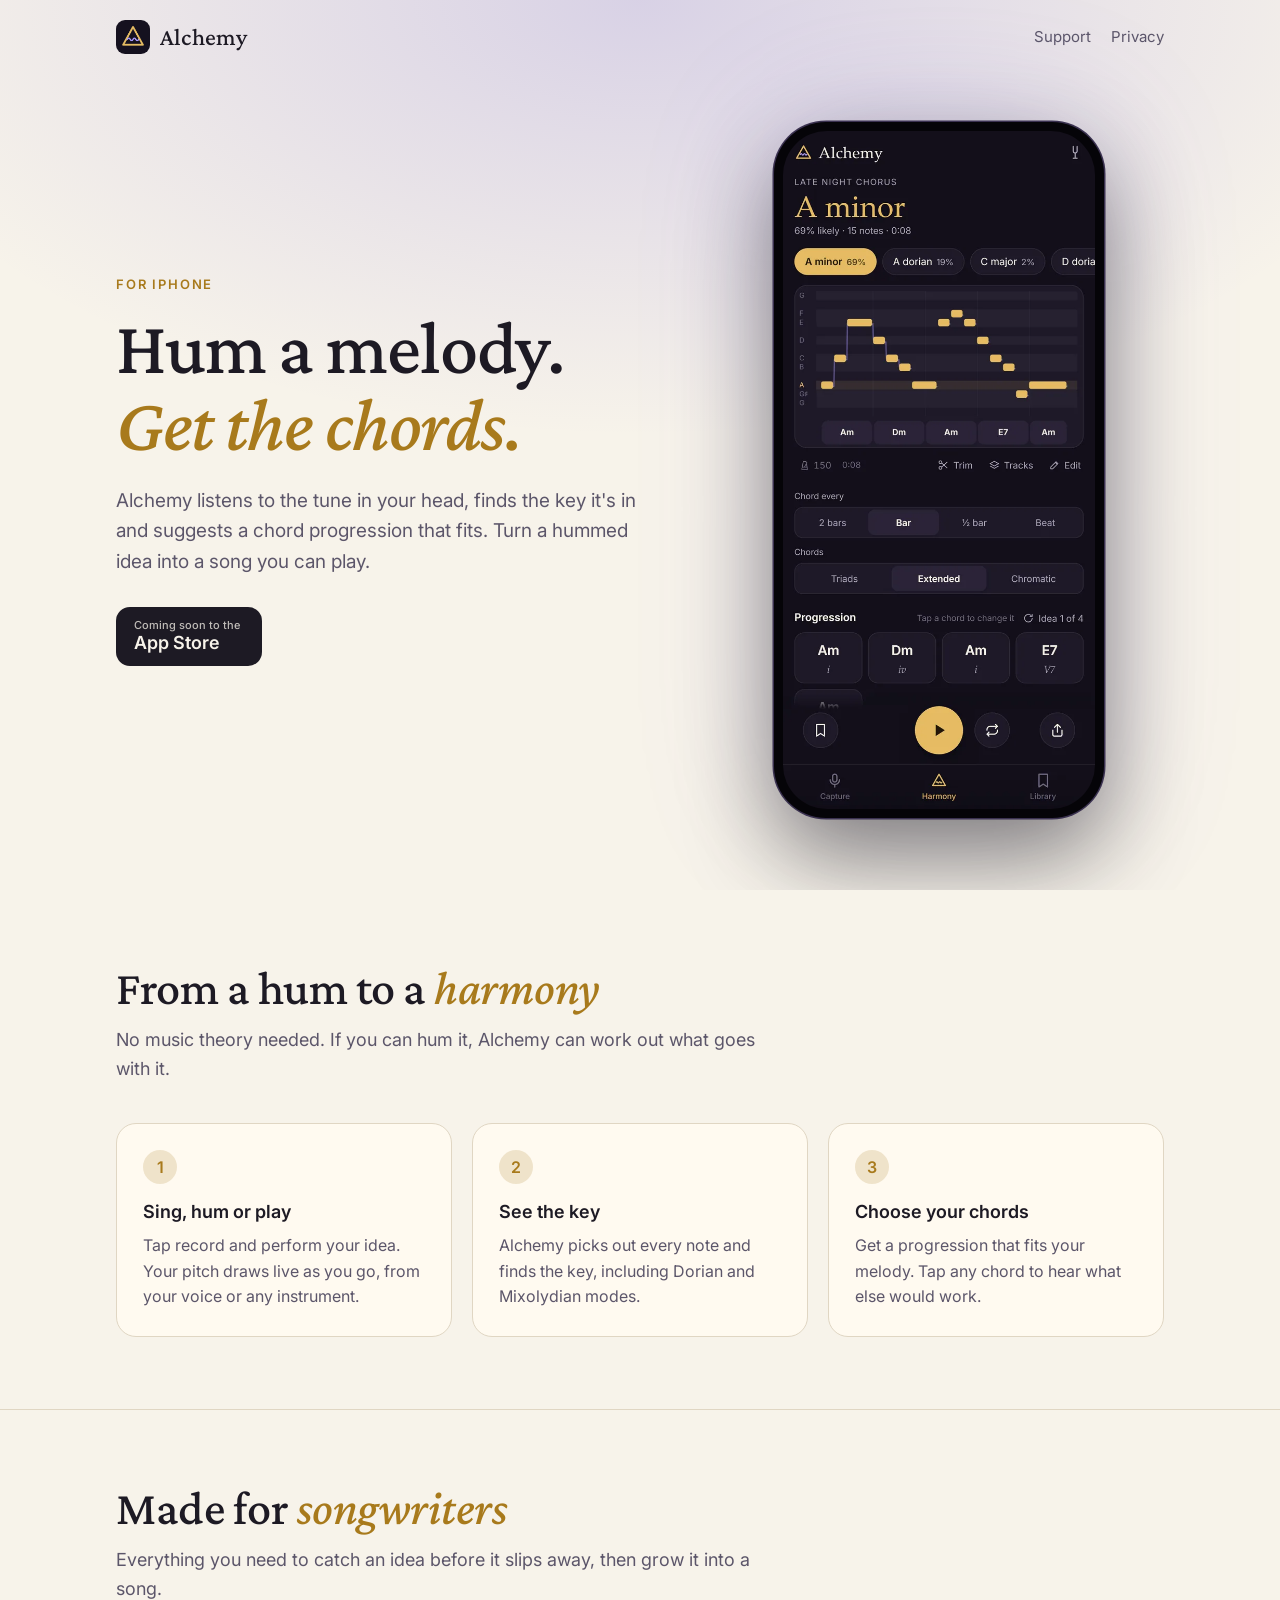
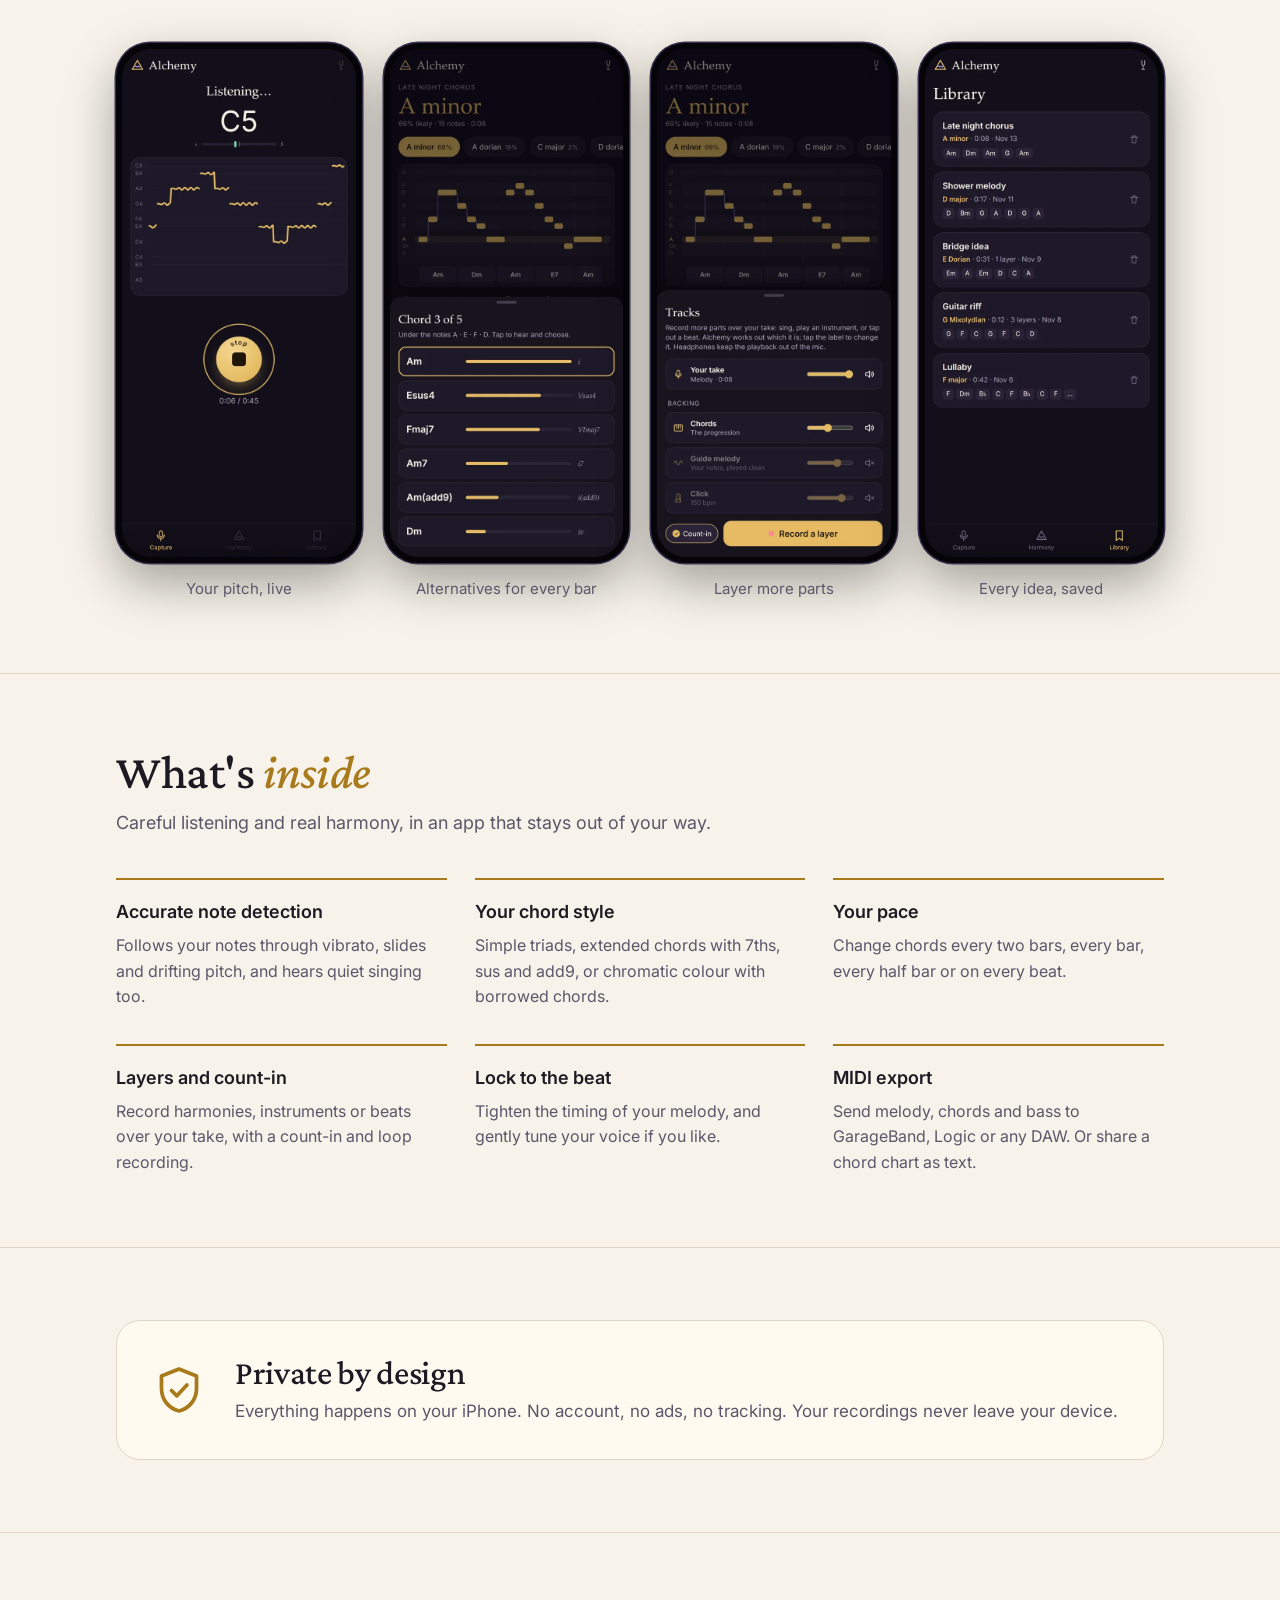
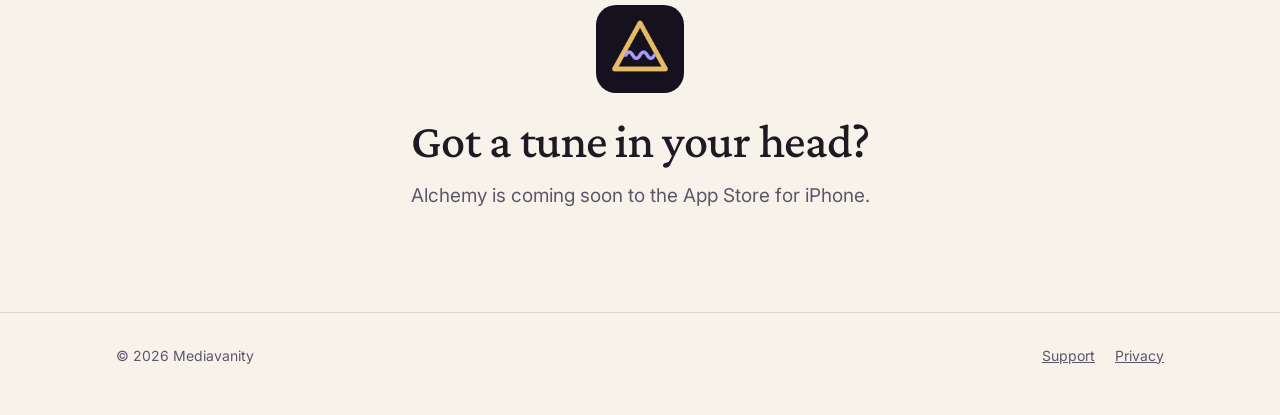
==== index.html @ 4d871781 "Alchemy website: product page, support and privacy Co-Authored-By: Claude Opus 5.5 <noreply@anthropi" ====
<!doctype html>
<html lang="en">
<head>
  <meta charset="utf-8">
  <meta name="viewport" content="width=device-width, initial-scale=1, viewport-fit=cover">
  <title>Alchemy: Melody to Chords for iPhone</title>
  <meta name="description" content="Sing, hum or play a melody and Alchemy finds its key and a chord progression that fits. For iPhone. No account, no ads, nothing leaves your phone.">
  <meta name="theme-color" content="#120f1a">
  <meta property="og:title" content="Alchemy: Melody to Chords">
  <meta property="og:description" content="Hum a melody. Get the chords. Alchemy finds the key and a progression that fits.">
  <meta property="og:image" content="assets/harmony.webp">
  <link rel="icon" href="assets/icon.svg" type="image/svg+xml">
  <link rel="apple-touch-icon" href="assets/apple-touch-icon.png">
  <link rel="stylesheet" href="assets/site.css">
</head>
<body>
  <header class="hero">
    <div class="wrap">
      <div class="top">
        <a class="brand" href="./"><img src="assets/icon.png" alt="">Alchemy</a>
        <nav><a href="support.html">Support</a><a href="privacy.html">Privacy</a></nav>
      </div>
      <div class="hero-grid">
        <div>
          <p class="eyebrow">For iPhone</p>
          <h1>Hum a melody. <em>Get the chords.</em></h1>
          <p class="lead">Alchemy listens to the tune in your head, finds the key it's in and suggests a chord progression that fits. Turn a hummed idea into a song you can play.</p>
          <!-- When the app is live, replace this with Apple's official
               "Download on the App Store" badge linking to the app. -->
          <span class="store soon"><span><small>Coming soon to the</small>App Store</span></span>
        </div>
        <div class="phone"><img src="assets/harmony.webp" alt="Alchemy showing a melody in A minor with the chords Am, Dm, Am, E7 and Am underneath it"></div>
      </div>
    </div>
  </header>

  <main>
    <section>
      <div class="wrap">
        <h2>From a hum to a <em>harmony</em></h2>
        <p class="section-lead">No music theory needed. If you can hum it, Alchemy can work out what goes with it.</p>
        <ol class="steps">
          <li><h3>Sing, hum or play</h3><p>Tap record and perform your idea. Your pitch draws live as you go, from your voice or any instrument.</p></li>
          <li><h3>See the key</h3><p>Alchemy picks out every note and finds the key, including Dorian and Mixolydian modes.</p></li>
          <li><h3>Choose your chords</h3><p>Get a progression that fits your melody. Tap any chord to hear what else would work.</p></li>
        </ol>
      </div>
    </section>

    <section>
      <div class="wrap">
        <h2>Made for <em>songwriters</em></h2>
        <p class="section-lead">Everything you need to catch an idea before it slips away, then grow it into a song.</p>
        <div class="gallery">
          <figure><div class="phone"><img src="assets/capture.webp" alt="Recording screen with a live pitch line" loading="lazy"></div><figcaption>Your pitch, live</figcaption></figure>
          <figure><div class="phone"><img src="assets/alternatives.webp" alt="A list of alternative chords ranked by fit" loading="lazy"></div><figcaption>Alternatives for every bar</figcaption></figure>
          <figure><div class="phone"><img src="assets/tracks.webp" alt="Tracks mixer with take, chords, guide melody and click" loading="lazy"></div><figcaption>Layer more parts</figcaption></figure>
          <figure><div class="phone"><img src="assets/library.webp" alt="Library of saved takes with their keys and chords" loading="lazy"></div><figcaption>Every idea, saved</figcaption></figure>
        </div>
      </div>
    </section>

    <section>
      <div class="wrap">
        <h2>What's <em>inside</em></h2>
        <p class="section-lead">Careful listening and real harmony, in an app that stays out of your way.</p>
        <div class="features">
          <div><h3>Accurate note detection</h3><p>Follows your notes through vibrato, slides and drifting pitch, and hears quiet singing too.</p></div>
          <div><h3>Your chord style</h3><p>Simple triads, extended chords with 7ths, sus and add9, or chromatic colour with borrowed chords.</p></div>
          <div><h3>Your pace</h3><p>Change chords every two bars, every bar, every half bar or on every beat.</p></div>
          <div><h3>Layers and count-in</h3><p>Record harmonies, instruments or beats over your take, with a count-in and loop recording.</p></div>
          <div><h3>Lock to the beat</h3><p>Tighten the timing of your melody, and gently tune your voice if you like.</p></div>
          <div><h3>MIDI export</h3><p>Send melody, chords and bass to GarageBand, Logic or any DAW. Or share a chord chart as text.</p></div>
        </div>
      </div>
    </section>

    <section>
      <div class="wrap">
        <div class="privacy">
          <svg viewBox="0 0 24 24" aria-hidden="true"><path d="M12 3 4.5 6v5.5c0 4.6 3.1 8.4 7.5 9.5 4.4-1.1 7.5-4.9 7.5-9.5V6z" fill="none" stroke="currentColor" stroke-width="1.6" stroke-linejoin="round"/><path d="m8.8 12.2 2.3 2.3 4.3-4.6" fill="none" stroke="currentColor" stroke-width="1.6" stroke-linecap="round" stroke-linejoin="round"/></svg>
          <div>
            <h2>Private by design</h2>
            <p>Everything happens on your iPhone. No account, no ads, no tracking. Your recordings never leave your device.</p>
          </div>
        </div>
      </div>
    </section>

    <section class="cta">
      <div class="wrap">
        <img src="assets/icon.png" alt="">
        <h2>Got a tune in your head?</h2>
        <p class="lead">Alchemy is coming soon to the App Store for iPhone.</p>
      </div>
    </section>
  </main>

  <footer>
    <div class="wrap">
      <span>© 2026 Mediavanity</span>
      <nav><a href="support.html">Support</a><a href="privacy.html">Privacy</a></nav>
    </div>
  </footer>
</body>
</html>
---- assets/site.css ----
@import url('https://fonts.googleapis.com/css2?family=Crimson+Pro:ital,wght@0,500;1,500&family=Inter:wght@400;500;600&display=swap');

:root {
  --bg: #120f1a;
  --bg-2: #18132a;
  --surface: #1d1830;
  --line: #2c2640;
  --text: #f3eee4;
  --muted: #b2abc2;
  --gold: #e5bc63;
  --violet: #a99bff;
  --serif: 'Crimson Pro', 'Iowan Old Style', Palatino, Georgia, serif;
  --sans: Inter, -apple-system, BlinkMacSystemFont, 'Segoe UI', system-ui, sans-serif;
}
:root[data-theme="light"] { --bg: #f7f3ea; --bg-2: #efe8da; --surface: #fffaf0; --line: #e0d6c3; --text: #1d1a24; --muted: #5c566a; --gold: #a87a1c; --violet: #6b5bd6; }
@media (prefers-color-scheme: light) {
  :root:not([data-theme="dark"]) { --bg: #f7f3ea; --bg-2: #efe8da; --surface: #fffaf0; --line: #e0d6c3; --text: #1d1a24; --muted: #5c566a; --gold: #a87a1c; --violet: #6b5bd6; }
}

* { box-sizing: border-box; }
html { -webkit-text-size-adjust: 100%; }
body { margin: 0; background: var(--bg); color: var(--text); font: 400 17px/1.6 var(--sans); }
a { color: inherit; }
img { max-width: 100%; display: block; }
.wrap { max-width: 1080px; margin: 0 auto; padding: 0 16px; }

/* Header */
.top { display: flex; align-items: center; justify-content: space-between; padding: 20px 0; }
.brand { display: flex; align-items: center; gap: 10px; text-decoration: none; font: 500 24px/1 var(--serif); letter-spacing: 0.01em; }
.brand img { width: 34px; height: 34px; border-radius: 9px; }
.top nav { display: flex; gap: 20px; font-size: 15px; color: var(--muted); }
.top nav a { text-decoration: none; }
.top nav a:hover { color: var(--text); }

/* Hero */
.hero { position: relative; overflow: hidden; background: radial-gradient(90% 70% at 50% 0%, color-mix(in srgb, var(--violet) 22%, transparent) 0%, transparent 70%); }
.hero-grid { display: grid; grid-template-columns: 1.1fr 0.9fr; gap: 48px; align-items: center; padding: 48px 0 72px; }
.eyebrow { margin: 0 0 14px; font-size: 13px; font-weight: 600; letter-spacing: 0.14em; text-transform: uppercase; color: var(--gold); }
h1 { margin: 0; font: 500 clamp(44px, 7vw, 76px)/1.02 var(--serif); letter-spacing: -0.015em; text-wrap: balance; }
h1 em, h2 em { color: var(--gold); }
.lead { margin: 22px 0 30px; max-width: 30em; font-size: 19px; color: var(--muted); text-wrap: pretty; }
.store { display: inline-flex; align-items: center; gap: 12px; padding: 12px 22px 12px 18px; border-radius: 14px; background: var(--text); color: var(--bg); text-decoration: none; font-weight: 600; }
.store svg { width: 26px; height: 26px; }
.store small { display: block; font-size: 11px; font-weight: 500; opacity: 0.75; line-height: 1.2; }
.store span { line-height: 1.2; font-size: 18px; }
.store.soon { cursor: default; }
.note { margin: 14px 0 0; font-size: 14px; color: var(--muted); }

/* Phones */
.phone { width: 100%; max-width: 330px; margin: 0 auto; padding: 9px; border-radius: 52px; background: #050408;
  box-shadow: 0 0 0 1.5px #3a3150, 0 40px 90px rgba(0, 0, 0, 0.45), 0 0 140px color-mix(in srgb, var(--violet) 18%, transparent); }
.phone img { width: 100%; aspect-ratio: 440 / 956; border-radius: 44px; }

/* Sections */
section { padding: 72px 0; }
section + section { border-top: 1px solid var(--line); }
h2 { margin: 0 0 12px; font: 500 clamp(34px, 5vw, 48px)/1.08 var(--serif); letter-spacing: -0.01em; text-wrap: balance; }
.section-lead { margin: 0 0 40px; max-width: 36em; color: var(--muted); font-size: 18px; }

.steps { display: grid; grid-template-columns: repeat(3, 1fr); gap: 20px; margin: 0; padding: 0; list-style: none; counter-reset: step; }
.steps li { padding: 26px; border-radius: 20px; background: var(--surface); border: 1px solid var(--line); counter-increment: step; }
.steps li::before { content: counter(step); display: grid; place-items: center; width: 34px; height: 34px; margin-bottom: 14px; border-radius: 50%;
  background: color-mix(in srgb, var(--gold) 18%, transparent); color: var(--gold); font: 600 16px/1 var(--sans); }
.steps h3, .features h3 { margin: 0 0 6px; font-size: 18px; font-weight: 600; }
.steps p, .features p { margin: 0; color: var(--muted); font-size: 16px; }

.gallery { display: grid; grid-template-columns: repeat(4, 1fr); gap: 22px; }
.gallery figure { margin: 0; }
.gallery .phone { padding: 6px; border-radius: 34px; box-shadow: 0 0 0 1.5px #3a3150, 0 20px 50px rgba(0, 0, 0, 0.35); }
.gallery .phone img { border-radius: 29px; }
.gallery figcaption { margin-top: 14px; text-align: center; font-size: 15px; color: var(--muted); }

.features { display: grid; grid-template-columns: repeat(3, 1fr); gap: 34px 28px; }
.features div { padding-top: 18px; border-top: 2px solid var(--gold); }

.privacy { display: grid; grid-template-columns: auto 1fr; gap: 28px; align-items: center; padding: 34px; border-radius: 24px; background: var(--surface); border: 1px solid var(--line); }
.privacy svg { width: 56px; height: 56px; color: var(--gold); }
.privacy h2 { font-size: 34px; margin-bottom: 6px; }
.privacy p { margin: 0; color: var(--muted); }

.cta { text-align: center; }
.cta img { width: 88px; height: 88px; margin: 0 auto 22px; border-radius: 20px; }
.cta .lead { margin: 14px auto 28px; }

footer { padding: 32px 0 48px; border-top: 1px solid var(--line); color: var(--muted); font-size: 14px; }
footer .wrap { display: flex; flex-wrap: wrap; gap: 12px 24px; justify-content: space-between; }
footer nav { display: flex; gap: 20px; }

/* Text pages (support, privacy) */
.doc { max-width: 680px; padding-top: 24px; padding-bottom: 72px; }
.doc h1 { font-size: clamp(38px, 6vw, 52px); margin-bottom: 8px; }
.doc .date, .doc .intro { color: var(--muted); margin: 0 0 8px; }
.doc h2 { font: 600 19px/1.4 var(--sans); margin: 34px 0 8px; padding-top: 26px; border-top: 1px solid var(--line); }
.doc p { margin: 0 0 12px; }

@media (max-width: 860px) {
  .hero-grid { grid-template-columns: 1fr; gap: 44px; padding-top: 28px; text-align: center; }
  .lead { margin-left: auto; margin-right: auto; }
  .hero .phone { max-width: 280px; }
  .steps, .features { grid-template-columns: 1fr; }
  .gallery { grid-template-columns: repeat(4, 72%); overflow-x: auto; scroll-snap-type: x mandatory; padding-bottom: 12px; margin: 0 -16px; padding-left: 16px; padding-right: 16px; }
  .gallery figure { scroll-snap-align: center; }
  .privacy { grid-template-columns: 1fr; text-align: center; }
  .privacy svg { margin: 0 auto; }
  .top nav { gap: 14px; }
}
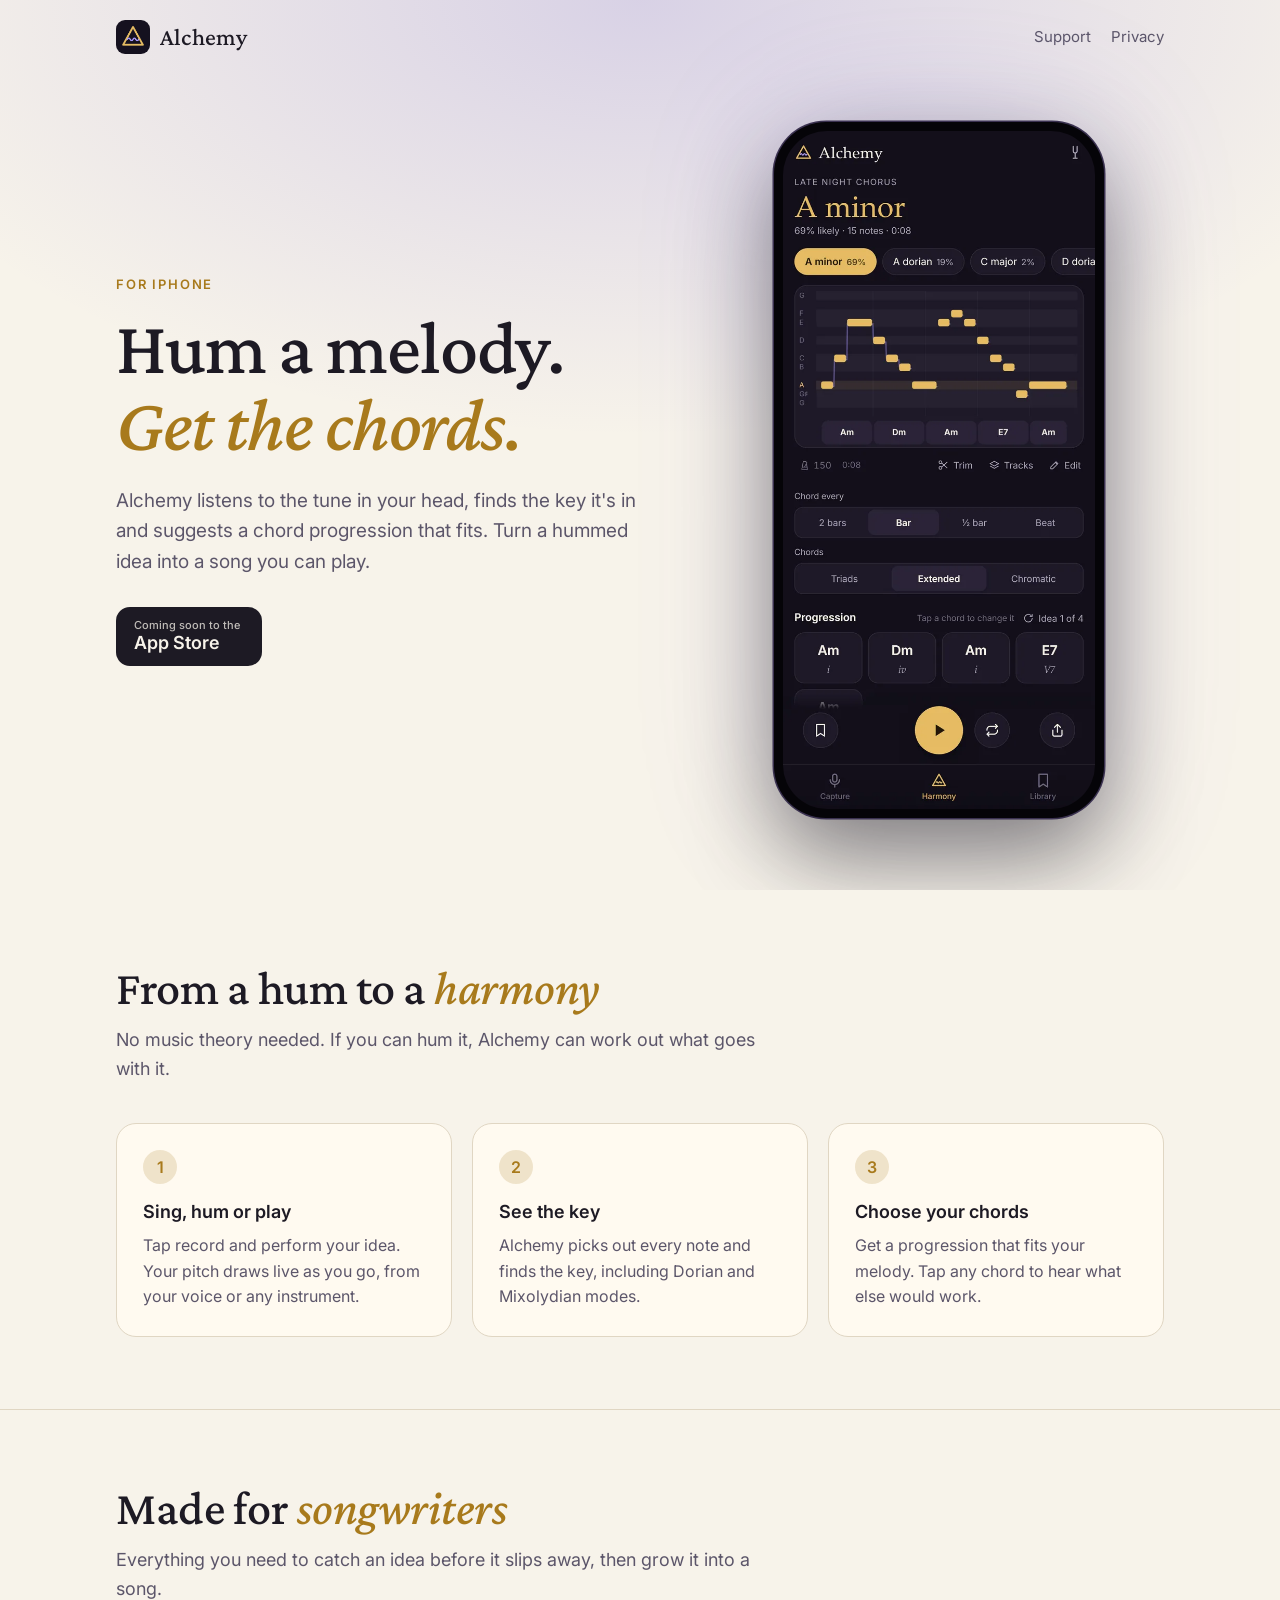
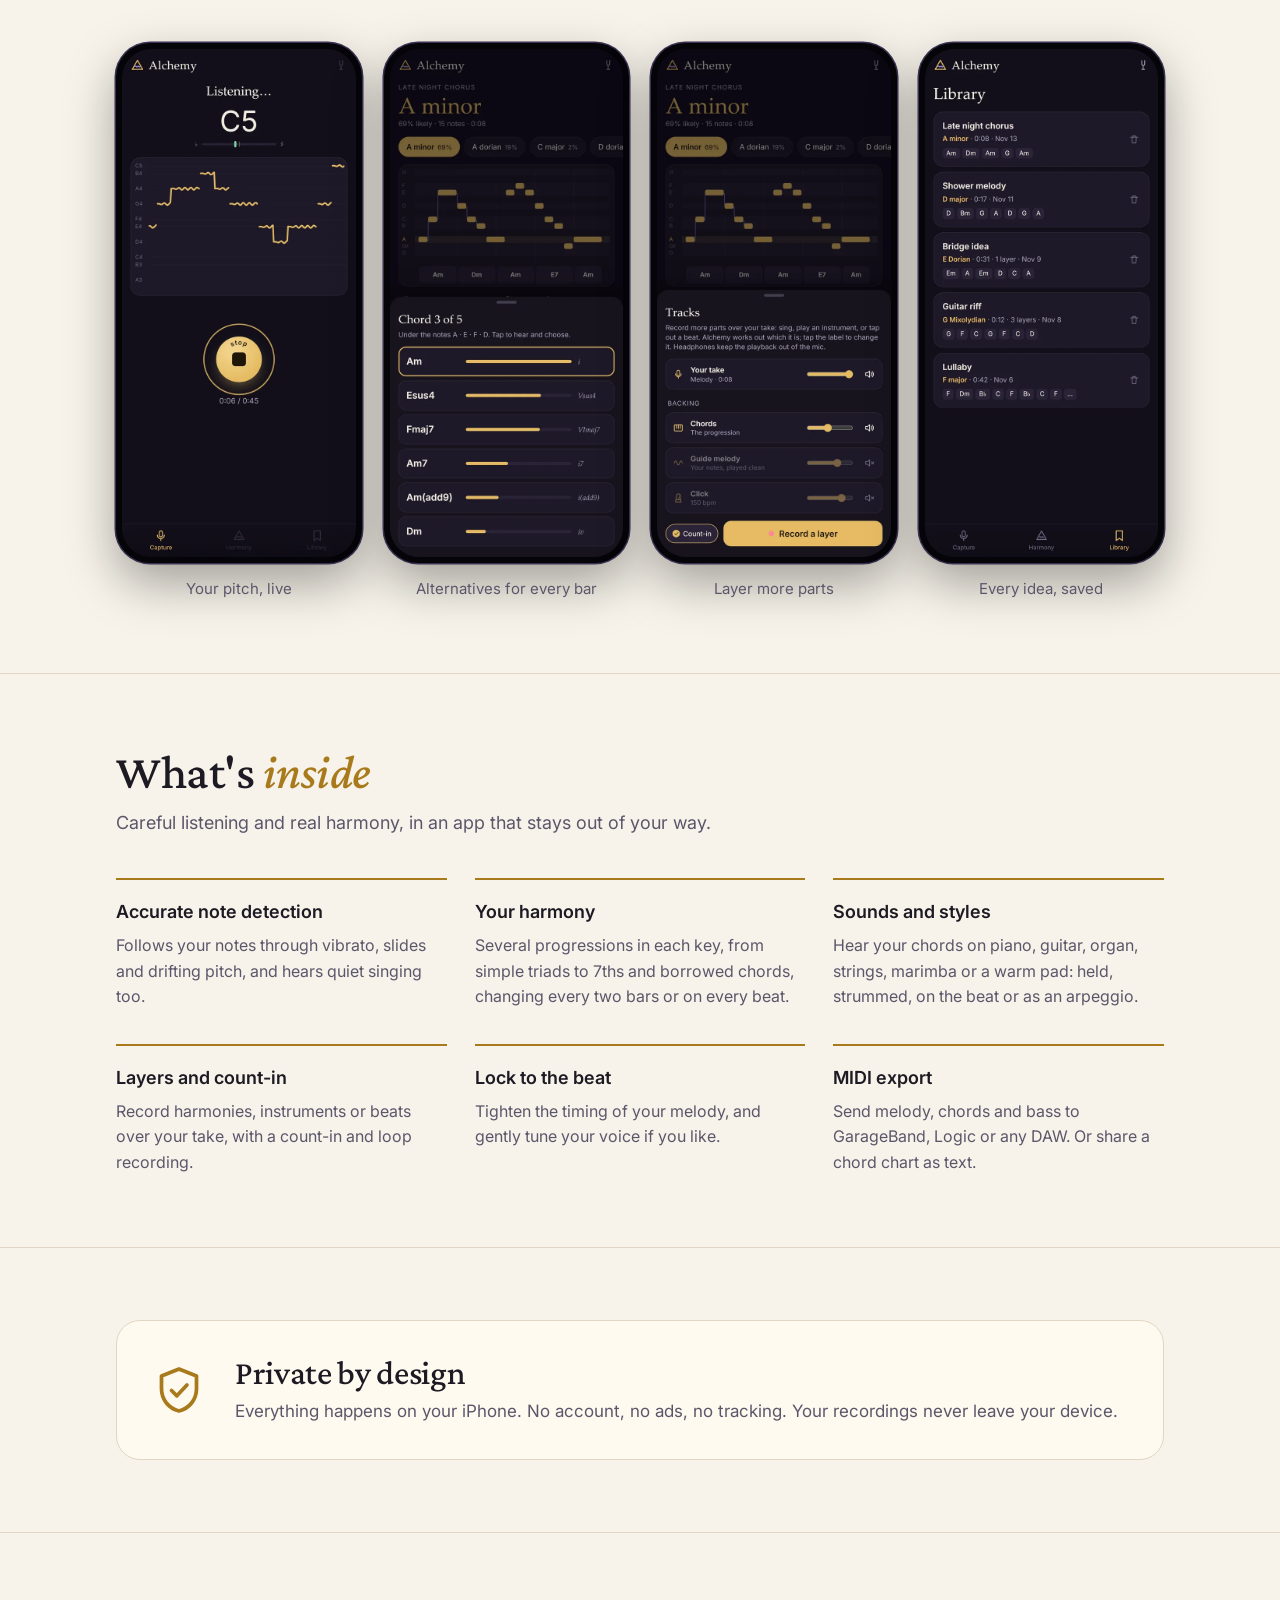
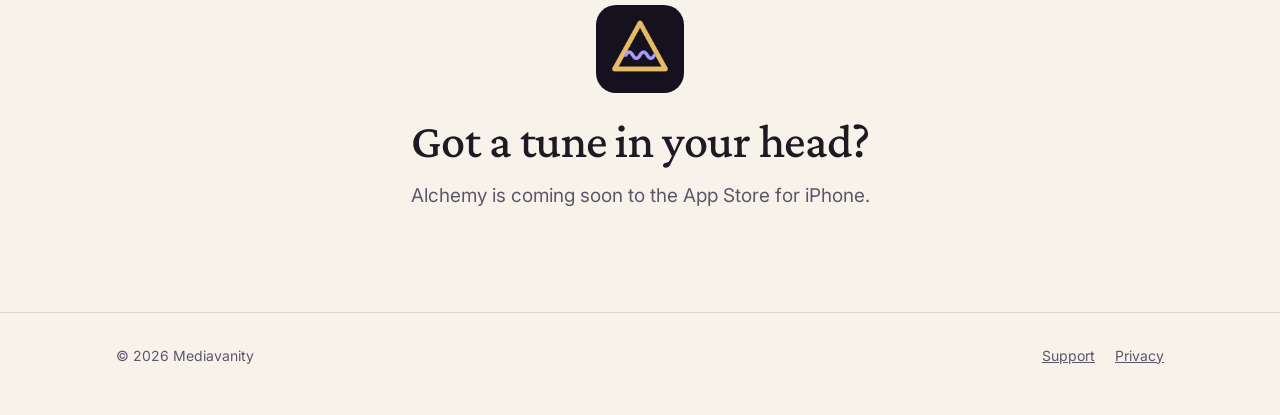
==== commit 48327a02: "Feature list: progressions, sounds and styles Co-Authored-By: Claude Opus 5.5 <noreply@anthropic.com" ====
--- a/index.html
+++ b/index.html
@@ -66,8 +66,8 @@
         <p class="section-lead">Careful listening and real harmony, in an app that stays out of your way.</p>
         <div class="features">
           <div><h3>Accurate note detection</h3><p>Follows your notes through vibrato, slides and drifting pitch, and hears quiet singing too.</p></div>
-          <div><h3>Your chord style</h3><p>Simple triads, extended chords with 7ths, sus and add9, or chromatic colour with borrowed chords.</p></div>
-          <div><h3>Your pace</h3><p>Change chords every two bars, every bar, every half bar or on every beat.</p></div>
+          <div><h3>Your harmony</h3><p>Several progressions in each key, from simple triads to 7ths and borrowed chords, changing every two bars or on every beat.</p></div>
+          <div><h3>Sounds and styles</h3><p>Hear your chords on piano, guitar, organ, strings, marimba or a warm pad: held, strummed, on the beat or as an arpeggio.</p></div>
           <div><h3>Layers and count-in</h3><p>Record harmonies, instruments or beats over your take, with a count-in and loop recording.</p></div>
           <div><h3>Lock to the beat</h3><p>Tighten the timing of your melody, and gently tune your voice if you like.</p></div>
           <div><h3>MIDI export</h3><p>Send melody, chords and bass to GarageBand, Logic or any DAW. Or share a chord chart as text.</p></div>
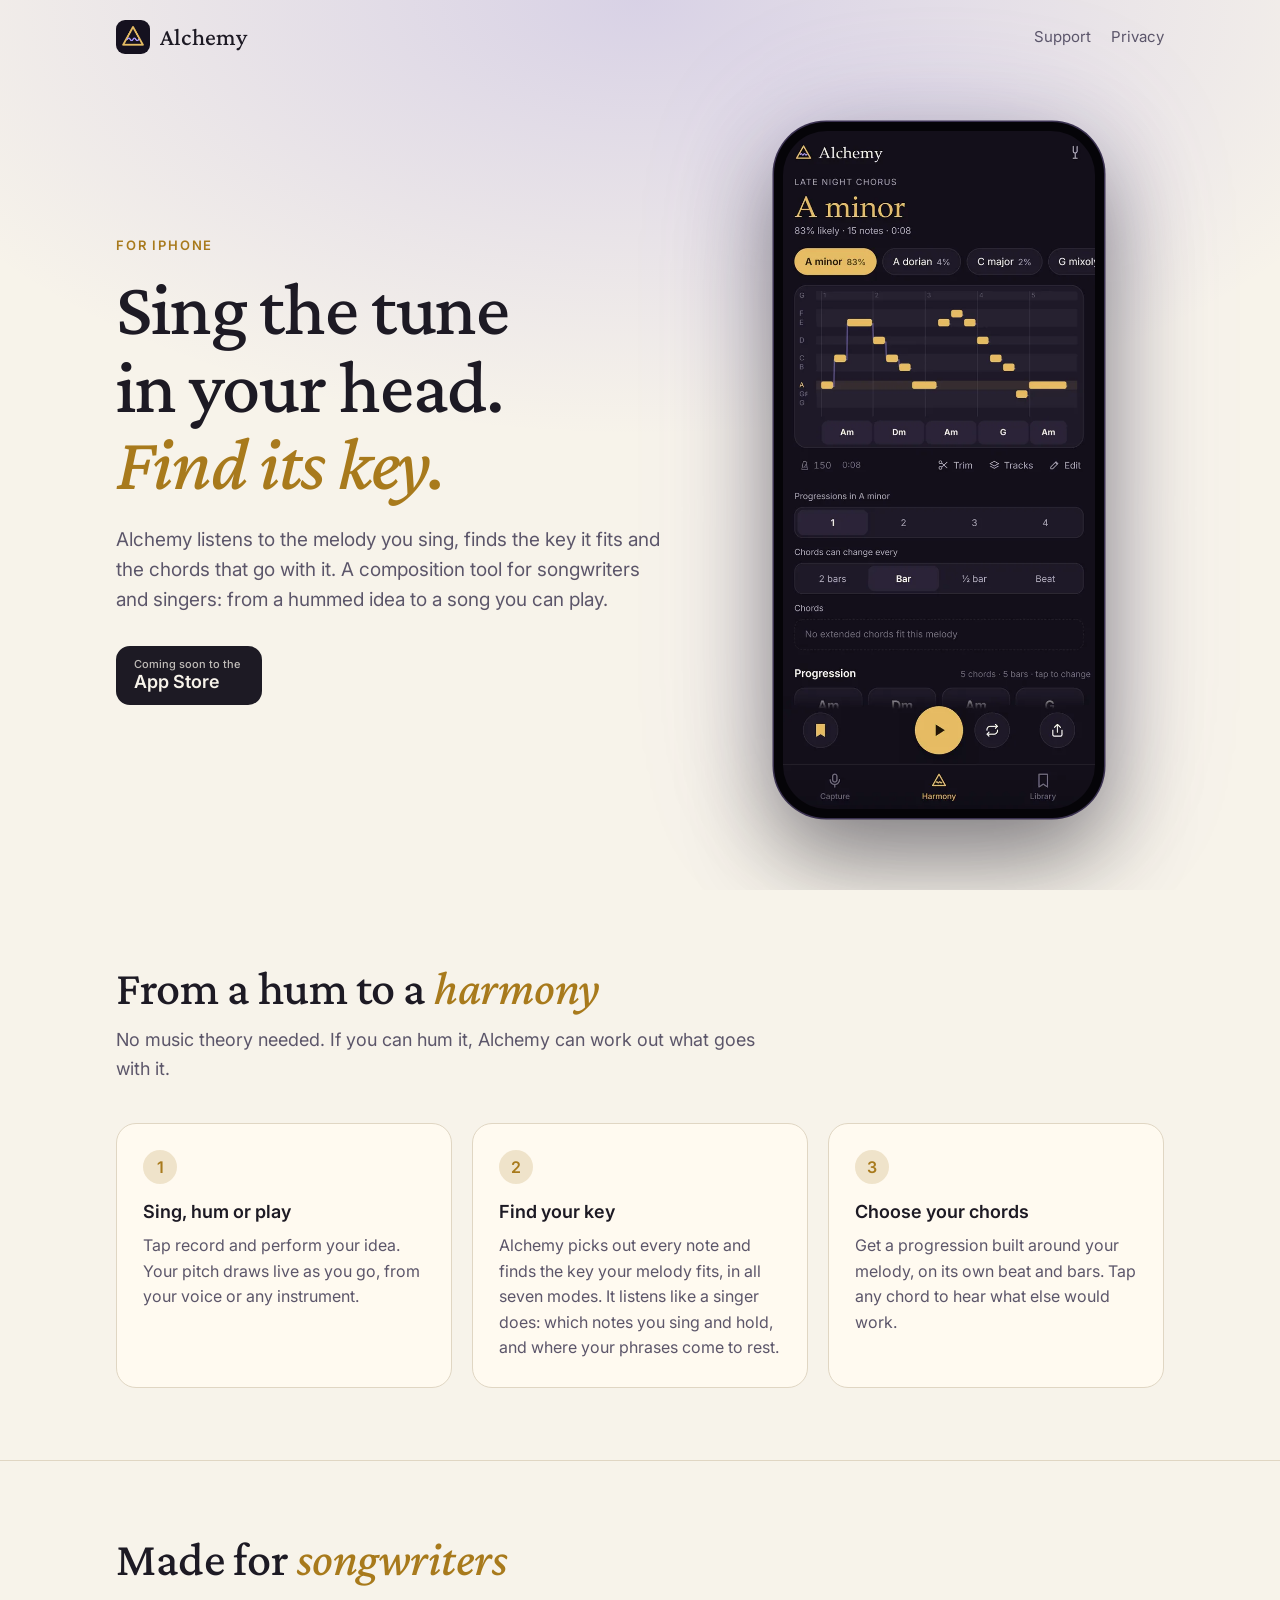
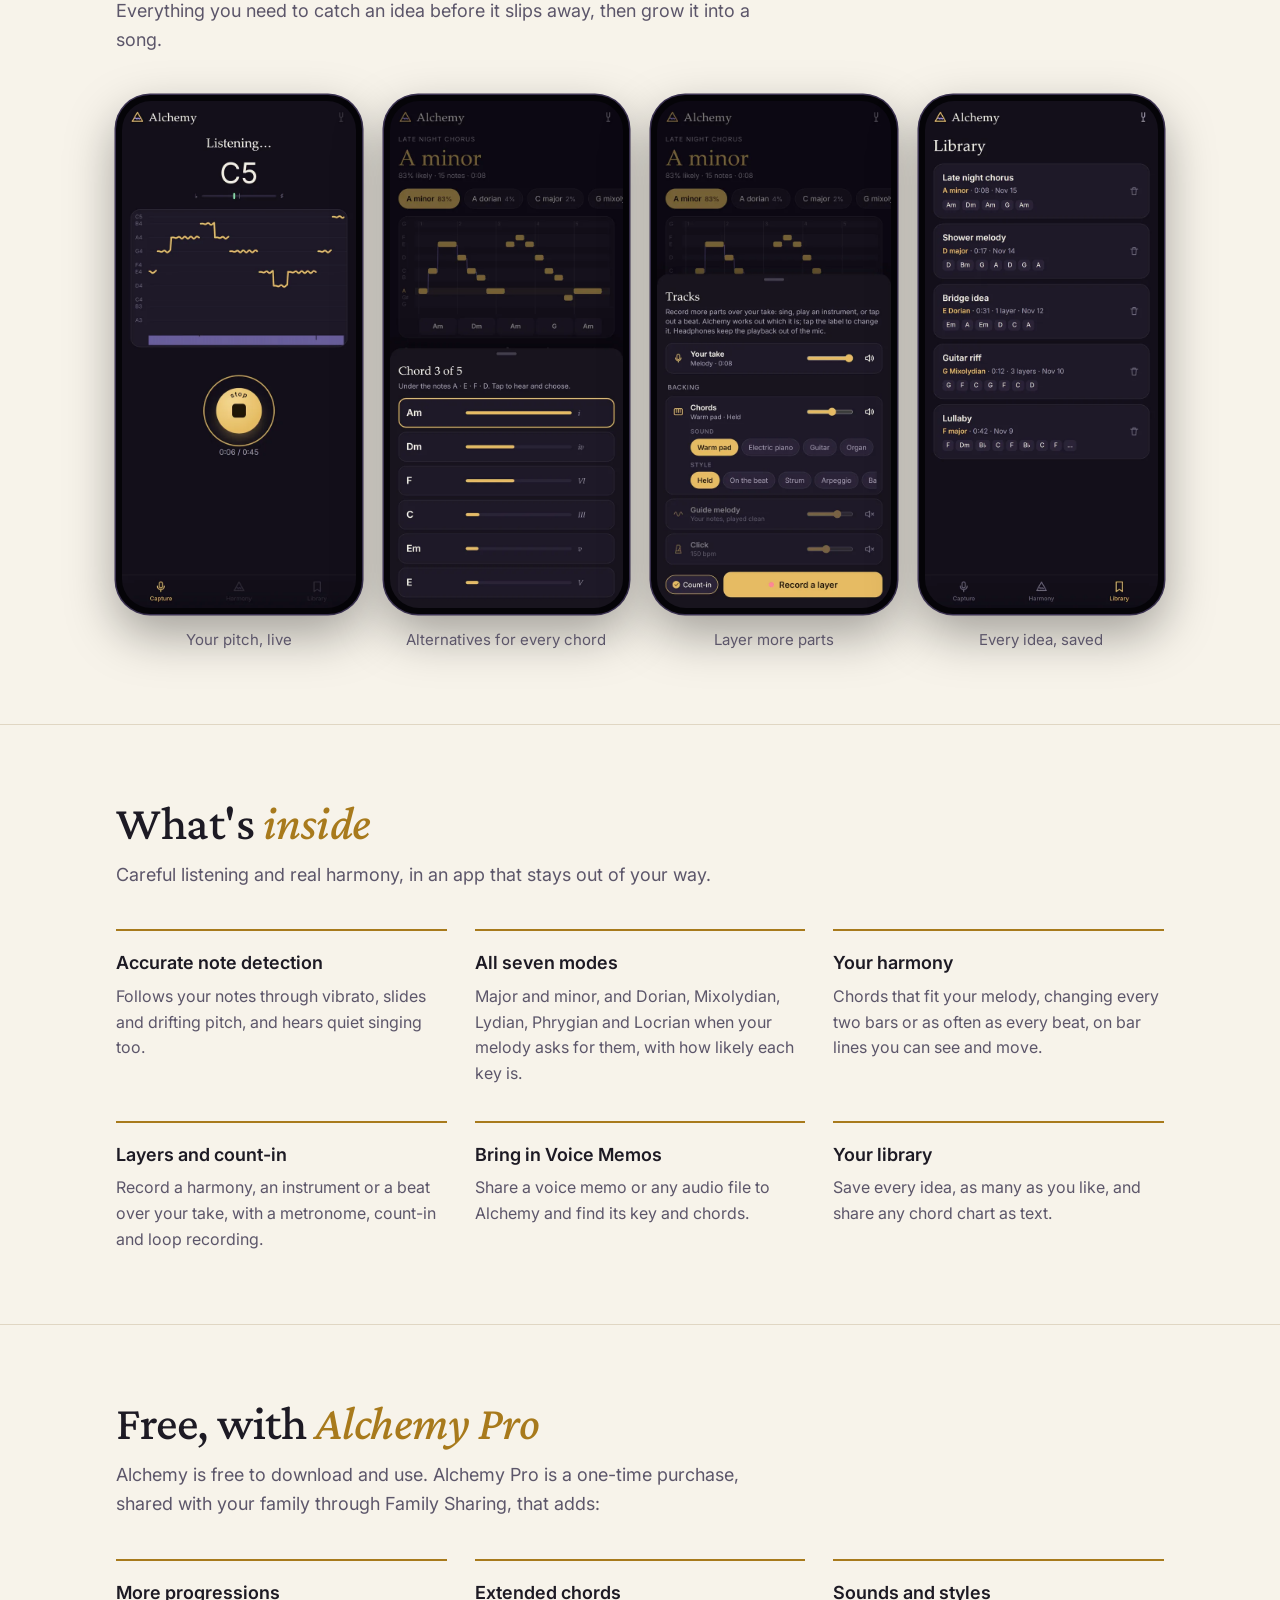
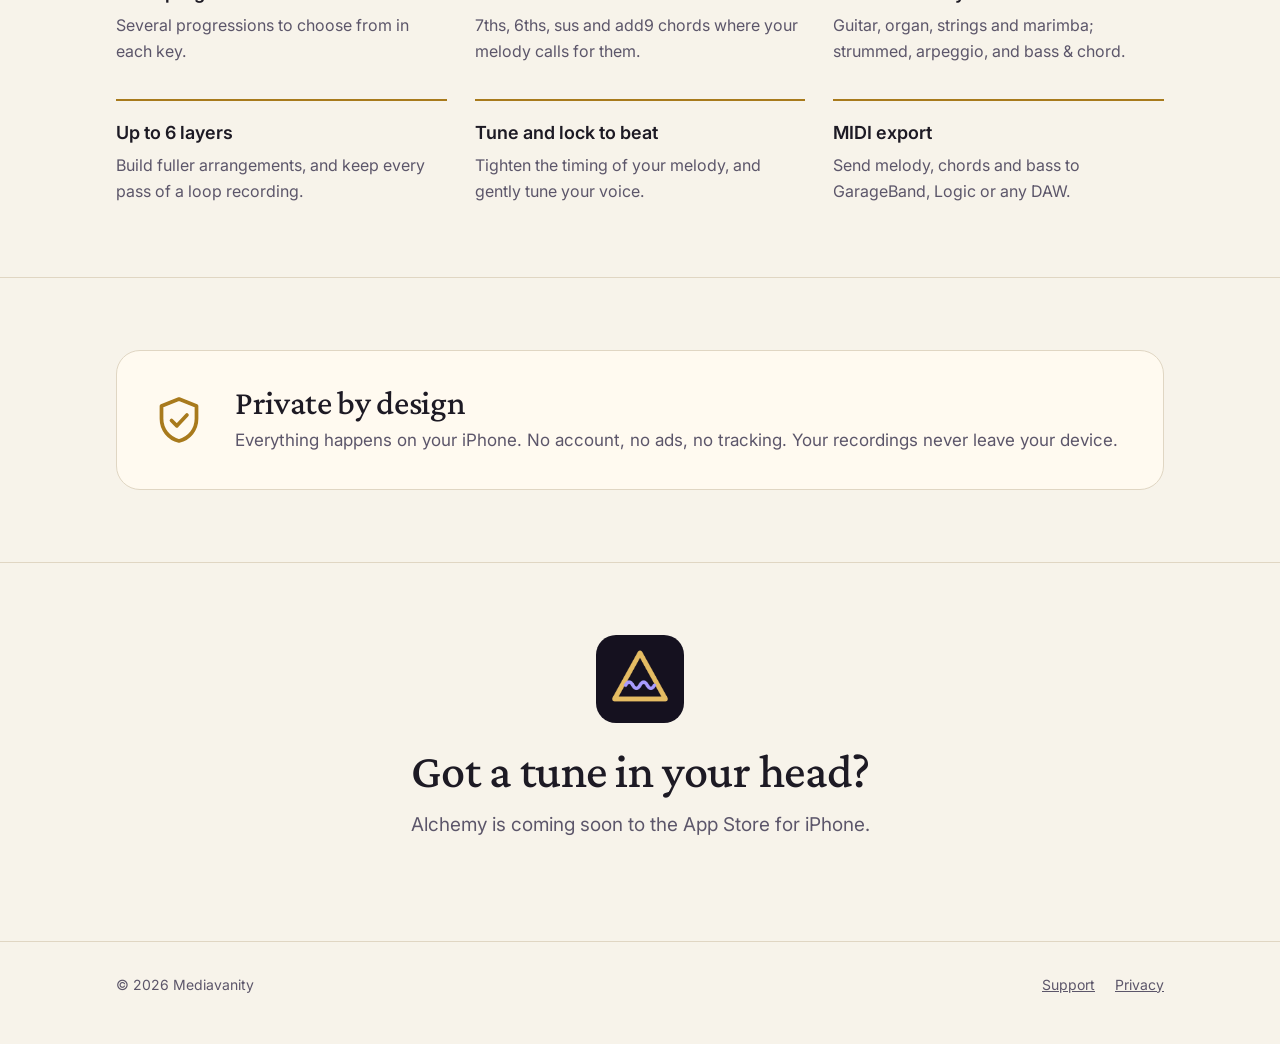
==== commit 77ba5211: "About page: all seven modes, free and Pro, new screens; support and privacy updated - Home: leads wi" ====
--- a/index.html
+++ b/index.html
@@ -4,10 +4,10 @@
   <meta charset="utf-8">
   <meta name="viewport" content="width=device-width, initial-scale=1, viewport-fit=cover">
   <title>Alchemy: Melody to Chords for iPhone</title>
-  <meta name="description" content="Sing, hum or play a melody and Alchemy finds its key and a chord progression that fits. For iPhone. No account, no ads, nothing leaves your phone.">
+  <meta name="description" content="Sing the melody in your head and Alchemy finds the key it fits, in all seven modes, and chords to go with it. A composition tool for iPhone. No account, no ads, nothing leaves your phone.">
   <meta name="theme-color" content="#120f1a">
   <meta property="og:title" content="Alchemy: Melody to Chords">
-  <meta property="og:description" content="Hum a melody. Get the chords. Alchemy finds the key and a progression that fits.">
+  <meta property="og:description" content="Sing the tune in your head. Alchemy finds the key it fits, and chords to match.">
   <meta property="og:image" content="assets/harmony.webp">
   <link rel="icon" href="assets/icon.svg" type="image/svg+xml">
   <link rel="apple-touch-icon" href="assets/apple-touch-icon.png">
@@ -23,13 +23,13 @@
       <div class="hero-grid">
         <div>
           <p class="eyebrow">For iPhone</p>
-          <h1>Hum a melody. <em>Get the chords.</em></h1>
-          <p class="lead">Alchemy listens to the tune in your head, finds the key it's in and suggests a chord progression that fits. Turn a hummed idea into a song you can play.</p>
+          <h1>Sing the tune in your head. <em>Find its key.</em></h1>
+          <p class="lead">Alchemy listens to the melody you sing, finds the key it fits and the chords that go with it. A composition tool for songwriters and singers: from a hummed idea to a song you can play.</p>
           <!-- When the app is live, replace this with Apple's official
                "Download on the App Store" badge linking to the app. -->
           <span class="store soon"><span><small>Coming soon to the</small>App Store</span></span>
         </div>
-        <div class="phone"><img src="assets/harmony.webp" alt="Alchemy showing a melody in A minor with the chords Am, Dm, Am, E7 and Am underneath it"></div>
+        <div class="phone"><img src="assets/harmony.webp" alt="Alchemy showing a melody in A minor over five numbered bars, with the chords Am, Dm, Am, G and Am underneath it"></div>
       </div>
     </div>
   </header>
@@ -41,8 +41,8 @@
         <p class="section-lead">No music theory needed. If you can hum it, Alchemy can work out what goes with it.</p>
         <ol class="steps">
           <li><h3>Sing, hum or play</h3><p>Tap record and perform your idea. Your pitch draws live as you go, from your voice or any instrument.</p></li>
-          <li><h3>See the key</h3><p>Alchemy picks out every note and finds the key, including Dorian and Mixolydian modes.</p></li>
-          <li><h3>Choose your chords</h3><p>Get a progression that fits your melody. Tap any chord to hear what else would work.</p></li>
+          <li><h3>Find your key</h3><p>Alchemy picks out every note and finds the key your melody fits, in all seven modes. It listens like a singer does: which notes you sing and hold, and where your phrases come to rest.</p></li>
+          <li><h3>Choose your chords</h3><p>Get a progression built around your melody, on its own beat and bars. Tap any chord to hear what else would work.</p></li>
         </ol>
       </div>
     </section>
@@ -53,7 +53,7 @@
         <p class="section-lead">Everything you need to catch an idea before it slips away, then grow it into a song.</p>
         <div class="gallery">
           <figure><div class="phone"><img src="assets/capture.webp" alt="Recording screen with a live pitch line" loading="lazy"></div><figcaption>Your pitch, live</figcaption></figure>
-          <figure><div class="phone"><img src="assets/alternatives.webp" alt="A list of alternative chords ranked by fit" loading="lazy"></div><figcaption>Alternatives for every bar</figcaption></figure>
+          <figure><div class="phone"><img src="assets/alternatives.webp" alt="A list of alternative chords ranked by fit" loading="lazy"></div><figcaption>Alternatives for every chord</figcaption></figure>
           <figure><div class="phone"><img src="assets/tracks.webp" alt="Tracks mixer with take, chords, guide melody and click" loading="lazy"></div><figcaption>Layer more parts</figcaption></figure>
           <figure><div class="phone"><img src="assets/library.webp" alt="Library of saved takes with their keys and chords" loading="lazy"></div><figcaption>Every idea, saved</figcaption></figure>
         </div>
@@ -66,11 +66,26 @@
         <p class="section-lead">Careful listening and real harmony, in an app that stays out of your way.</p>
         <div class="features">
           <div><h3>Accurate note detection</h3><p>Follows your notes through vibrato, slides and drifting pitch, and hears quiet singing too.</p></div>
-          <div><h3>Your harmony</h3><p>Several progressions in each key, from simple triads to 7ths and borrowed chords, changing every two bars or on every beat.</p></div>
-          <div><h3>Sounds and styles</h3><p>Hear your chords on piano, guitar, organ, strings, marimba or a warm pad: held, strummed, on the beat or as an arpeggio.</p></div>
-          <div><h3>Layers and count-in</h3><p>Record harmonies, instruments or beats over your take, with a count-in and loop recording.</p></div>
-          <div><h3>Lock to the beat</h3><p>Tighten the timing of your melody, and gently tune your voice if you like.</p></div>
-          <div><h3>MIDI export</h3><p>Send melody, chords and bass to GarageBand, Logic or any DAW. Or share a chord chart as text.</p></div>
+          <div><h3>All seven modes</h3><p>Major and minor, and Dorian, Mixolydian, Lydian, Phrygian and Locrian when your melody asks for them, with how likely each key is.</p></div>
+          <div><h3>Your harmony</h3><p>Chords that fit your melody, changing every two bars or as often as every beat, on bar lines you can see and move.</p></div>
+          <div><h3>Layers and count-in</h3><p>Record a harmony, an instrument or a beat over your take, with a metronome, count-in and loop recording.</p></div>
+          <div><h3>Bring in Voice Memos</h3><p>Share a voice memo or any audio file to Alchemy and find its key and chords.</p></div>
+          <div><h3>Your library</h3><p>Save every idea, as many as you like, and share any chord chart as text.</p></div>
+        </div>
+      </div>
+    </section>
+
+    <section>
+      <div class="wrap">
+        <h2>Free, with <em>Alchemy Pro</em></h2>
+        <p class="section-lead">Alchemy is free to download and use. Alchemy Pro is a one-time purchase, shared with your family through Family Sharing, that adds:</p>
+        <div class="features">
+          <div><h3>More progressions</h3><p>Several progressions to choose from in each key.</p></div>
+          <div><h3>Extended chords</h3><p>7ths, 6ths, sus and add9 chords where your melody calls for them.</p></div>
+          <div><h3>Sounds and styles</h3><p>Guitar, organ, strings and marimba; strummed, arpeggio, and bass &amp; chord.</p></div>
+          <div><h3>Up to 6 layers</h3><p>Build fuller arrangements, and keep every pass of a loop recording.</p></div>
+          <div><h3>Tune and lock to beat</h3><p>Tighten the timing of your melody, and gently tune your voice.</p></div>
+          <div><h3>MIDI export</h3><p>Send melody, chords and bass to GarageBand, Logic or any DAW.</p></div>
         </div>
       </div>
     </section>
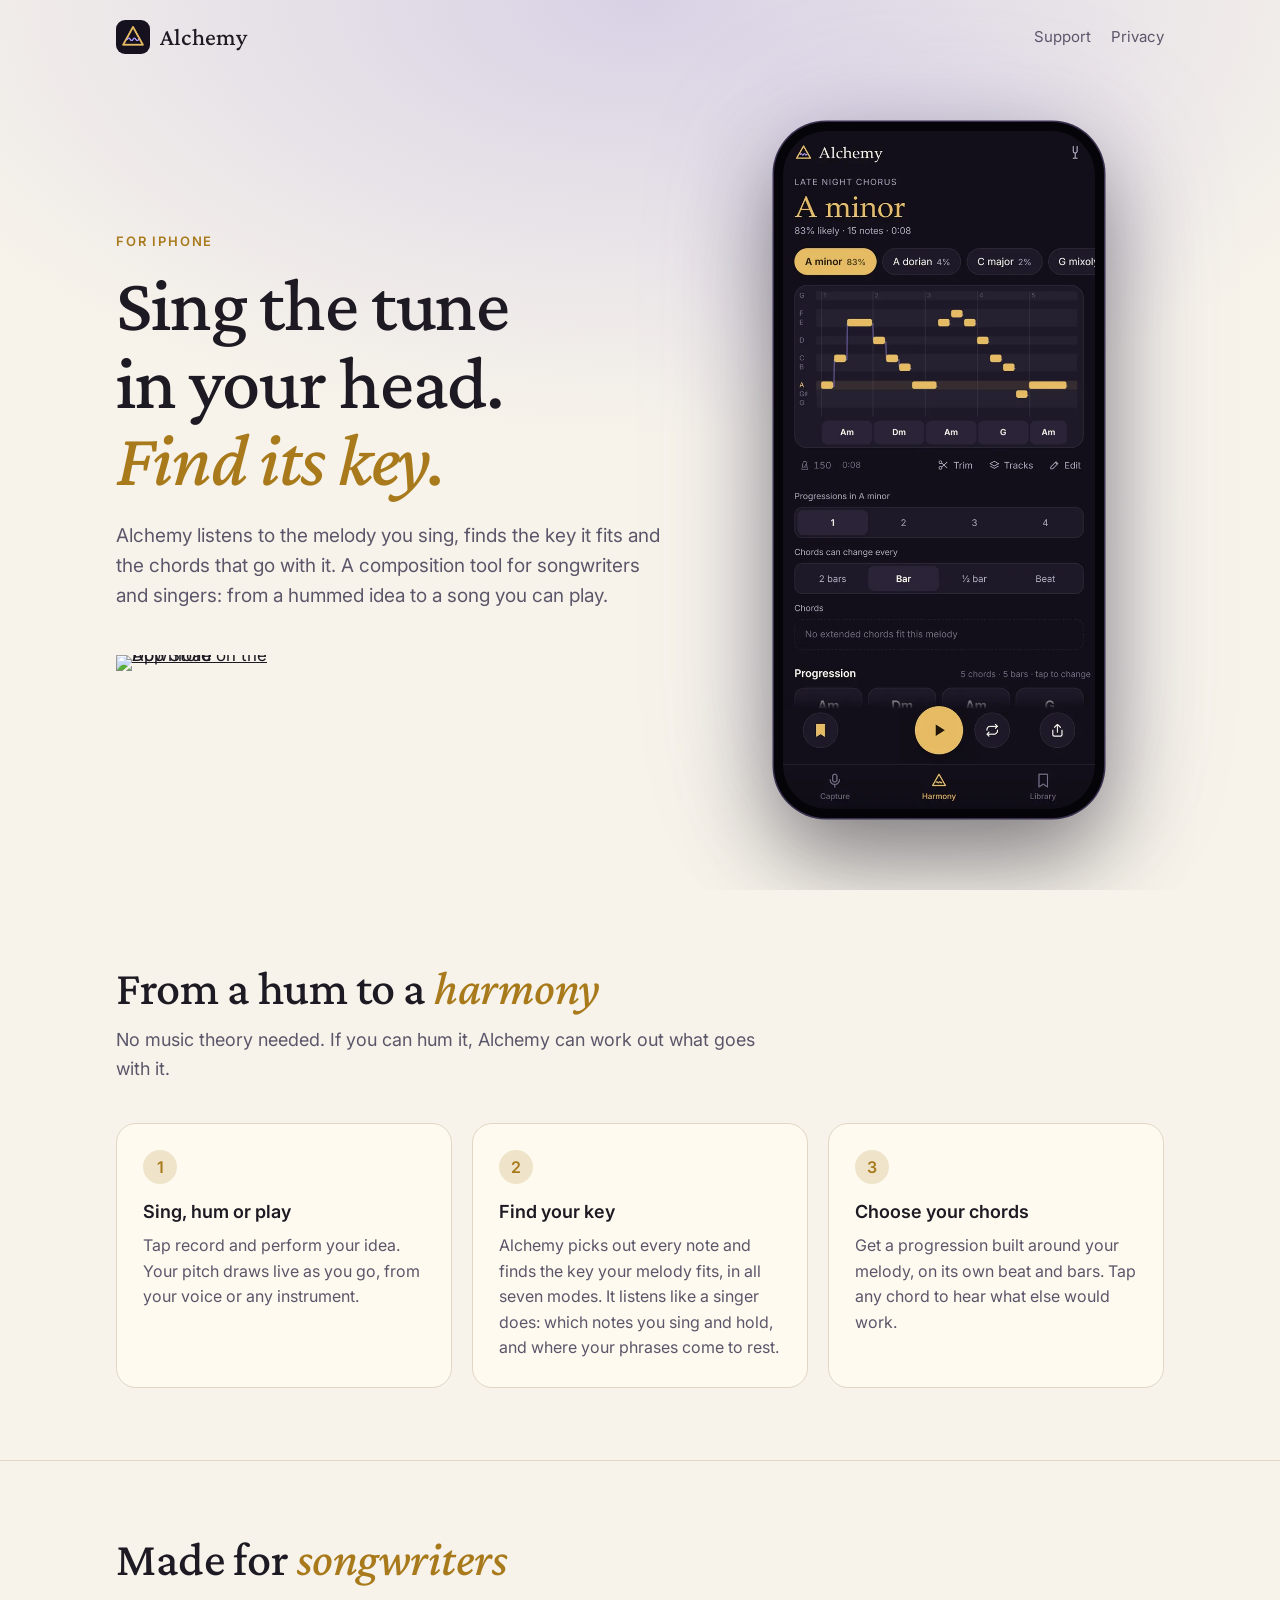
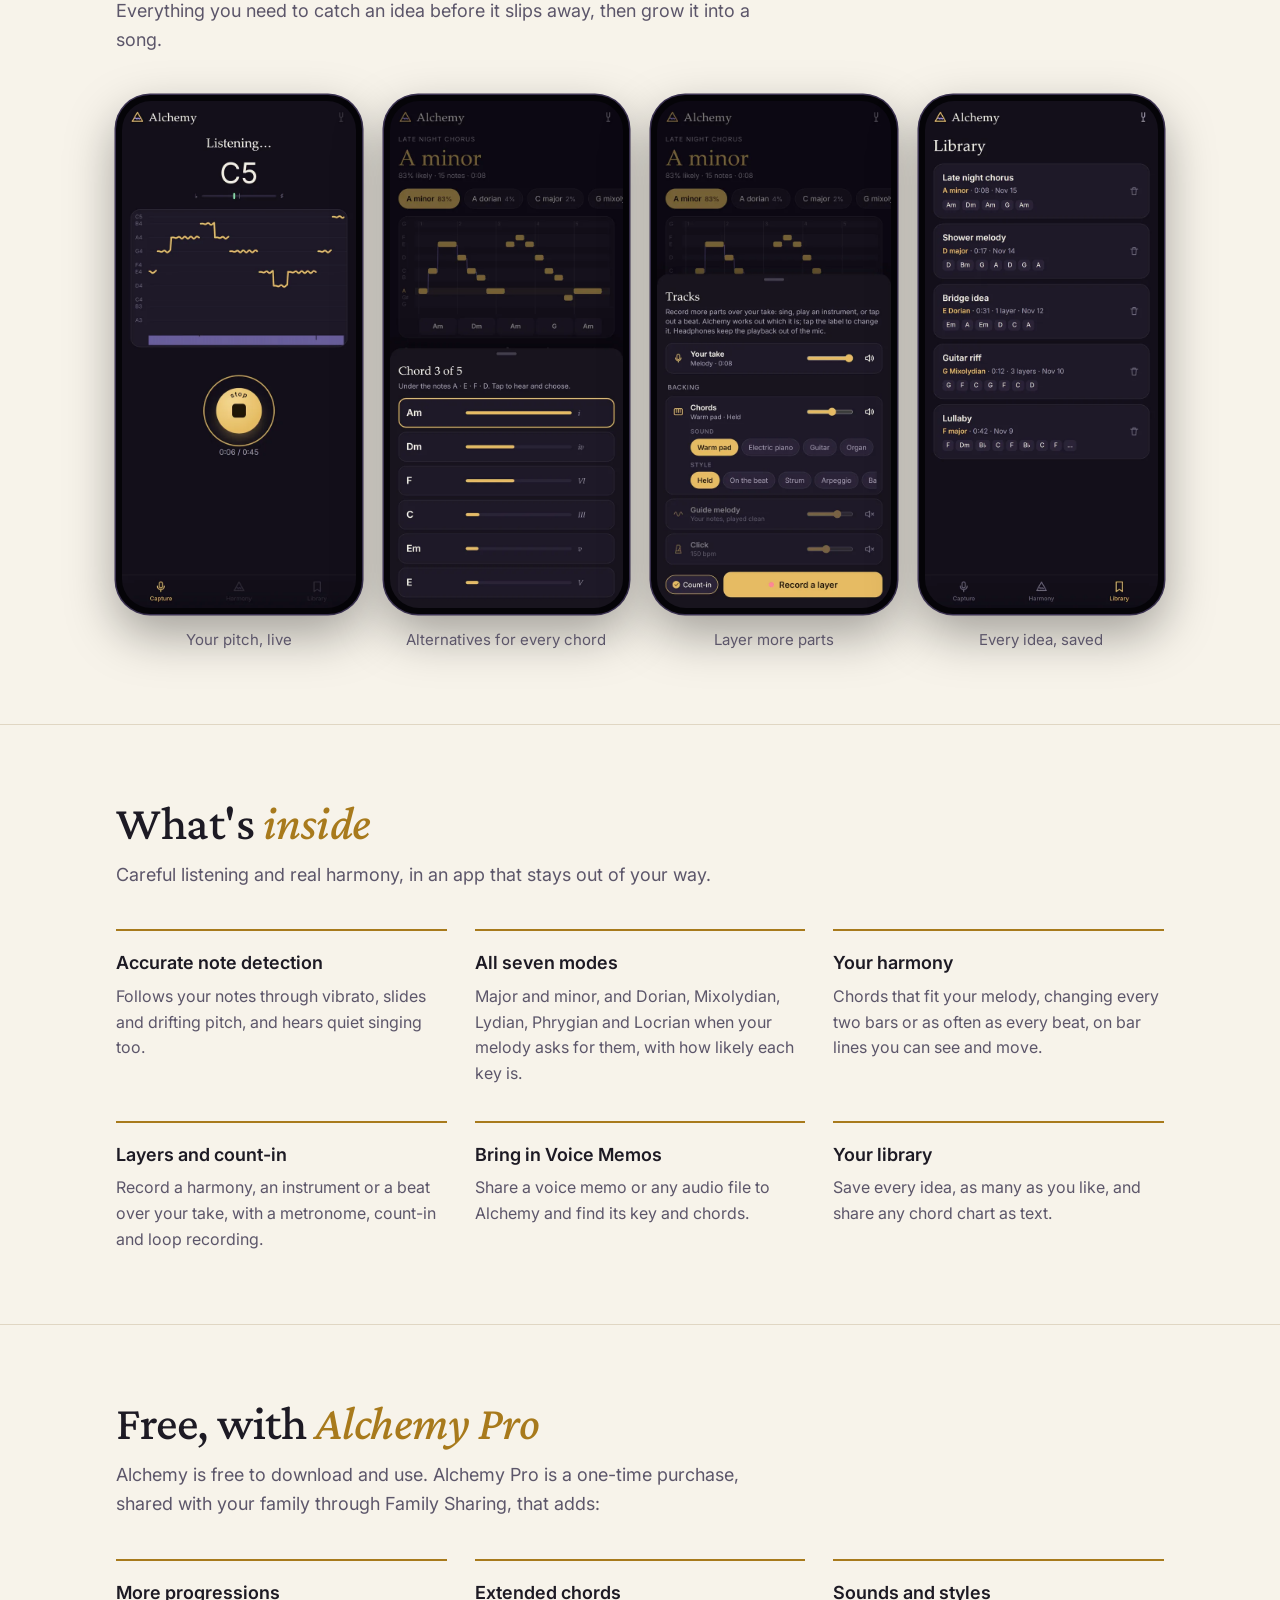
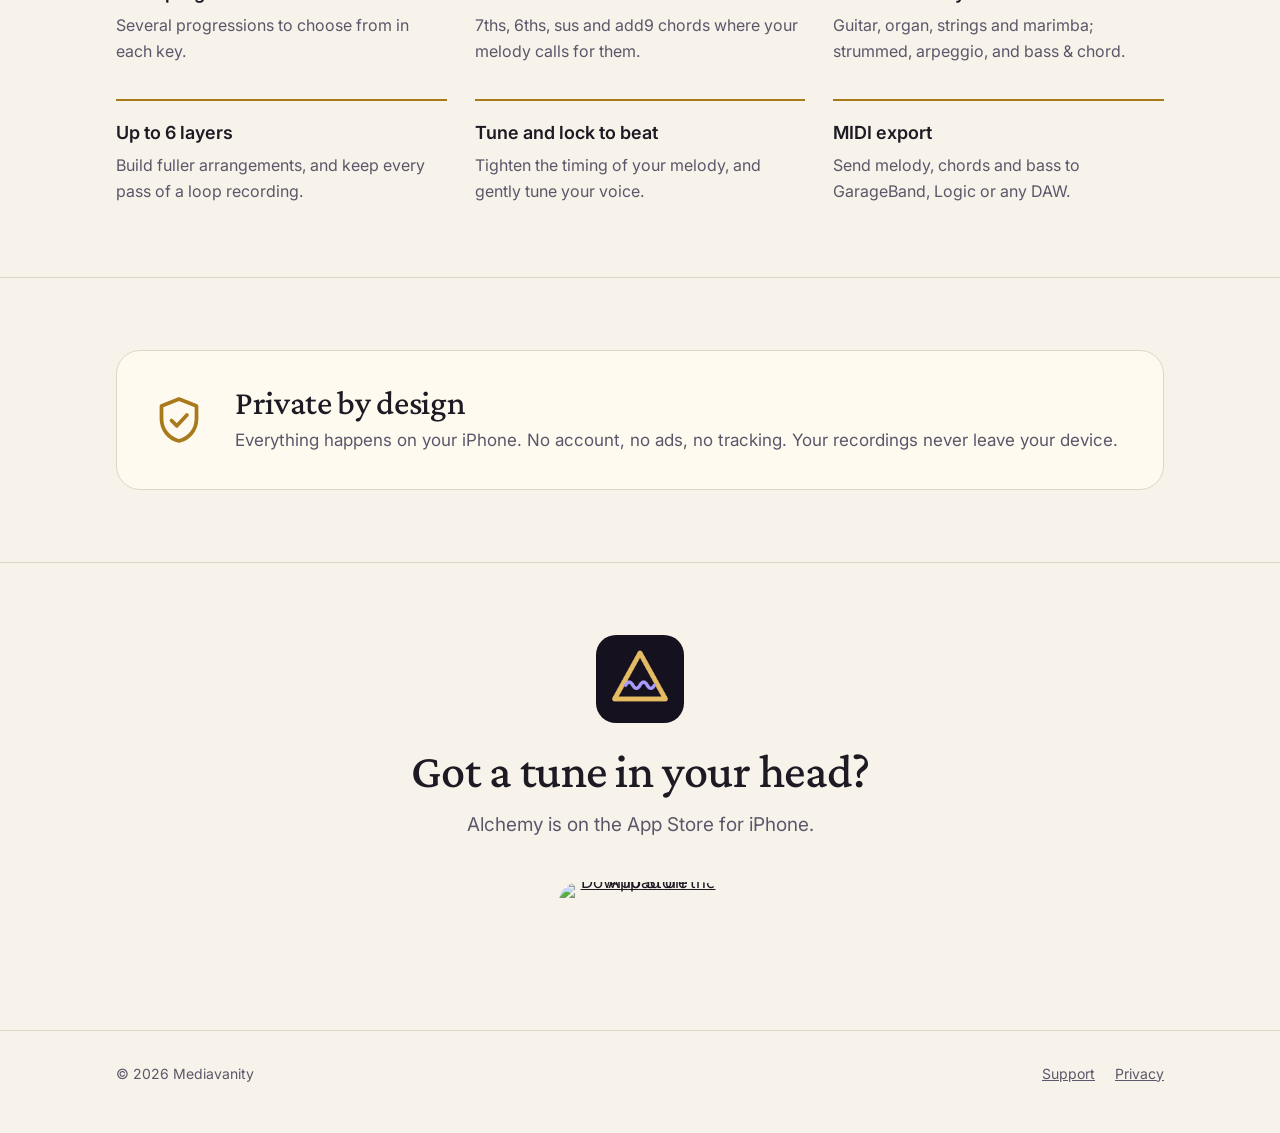
==== commit c7b7c877: "Alchemy is on the App Store: official badge linking to the app Co-Authored-By: Claude Opus 5.5 <nore" ====
--- a/index.html
+++ b/index.html
@@ -25,9 +25,7 @@
           <p class="eyebrow">For iPhone</p>
           <h1>Sing the tune in your head. <em>Find its key.</em></h1>
           <p class="lead">Alchemy listens to the melody you sing, finds the key it fits and the chords that go with it. A composition tool for songwriters and singers: from a hummed idea to a song you can play.</p>
-          <!-- When the app is live, replace this with Apple's official
-               "Download on the App Store" badge linking to the app. -->
-          <span class="store soon"><span><small>Coming soon to the</small>App Store</span></span>
+          <a class="badge" href="https://apps.apple.com/app/id6834088120"><img src="https://toolbox.marketingtools.apple.com/api/v2/badges/download-on-the-app-store/black/en-us" alt="Download on the App Store" width="180" height="60"></a>
         </div>
         <div class="phone"><img src="assets/harmony.webp" alt="Alchemy showing a melody in A minor over five numbered bars, with the chords Am, Dm, Am, G and Am underneath it"></div>
       </div>
@@ -106,7 +104,8 @@
       <div class="wrap">
         <img src="assets/icon.png" alt="">
         <h2>Got a tune in your head?</h2>
-        <p class="lead">Alchemy is coming soon to the App Store for iPhone.</p>
+        <p class="lead">Alchemy is on the App Store for iPhone.</p>
+        <a class="badge" href="https://apps.apple.com/app/id6834088120"><img src="https://toolbox.marketingtools.apple.com/api/v2/badges/download-on-the-app-store/black/en-us" alt="Download on the App Store" width="180" height="60"></a>
       </div>
     </section>
   </main>
--- a/assets/site.css
+++ b/assets/site.css
@@ -104,3 +104,7 @@
   .privacy svg { margin: 0 auto; }
   .top nav { gap: 14px; }
 }
+
+/* Apple's official "Download on the App Store" badge (unmodified, per Apple's marketing guidelines) */
+.badge { display: inline-block; line-height: 0; }
+.badge img { height: 54px; width: auto; }
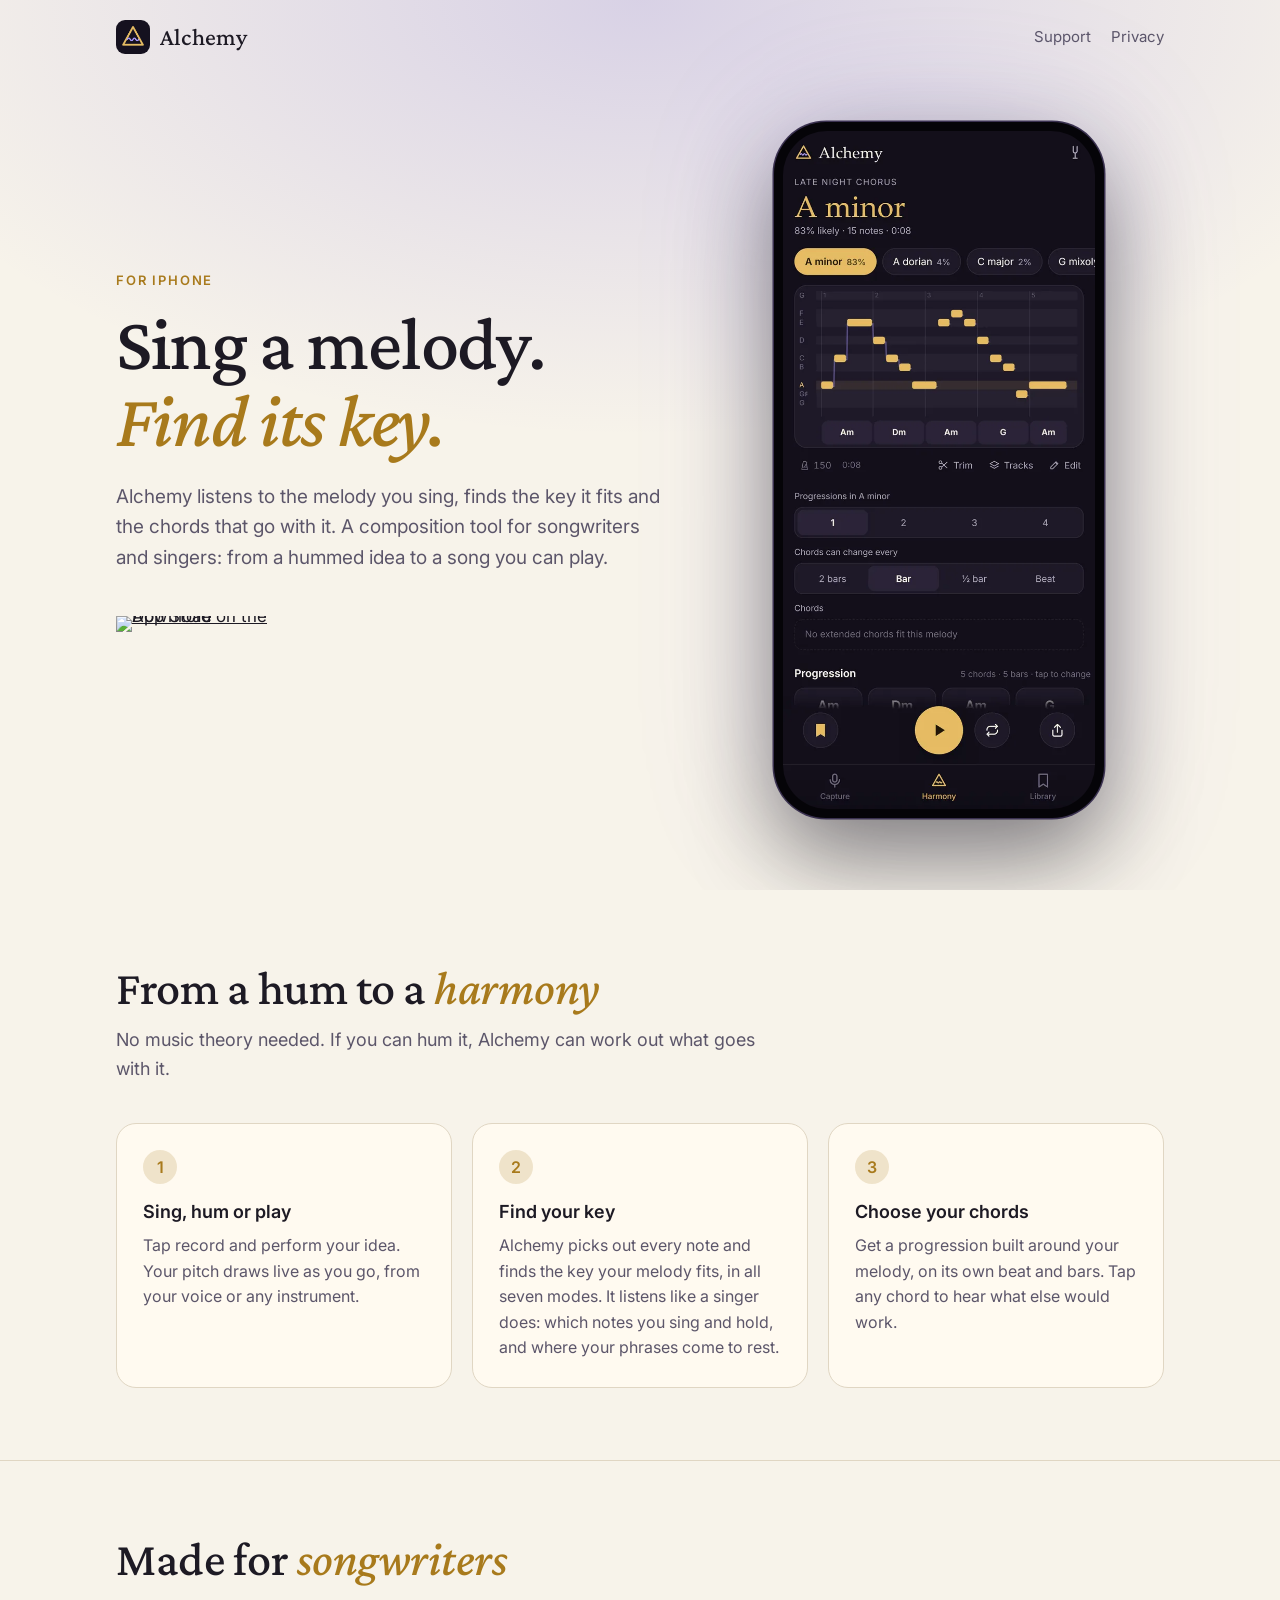
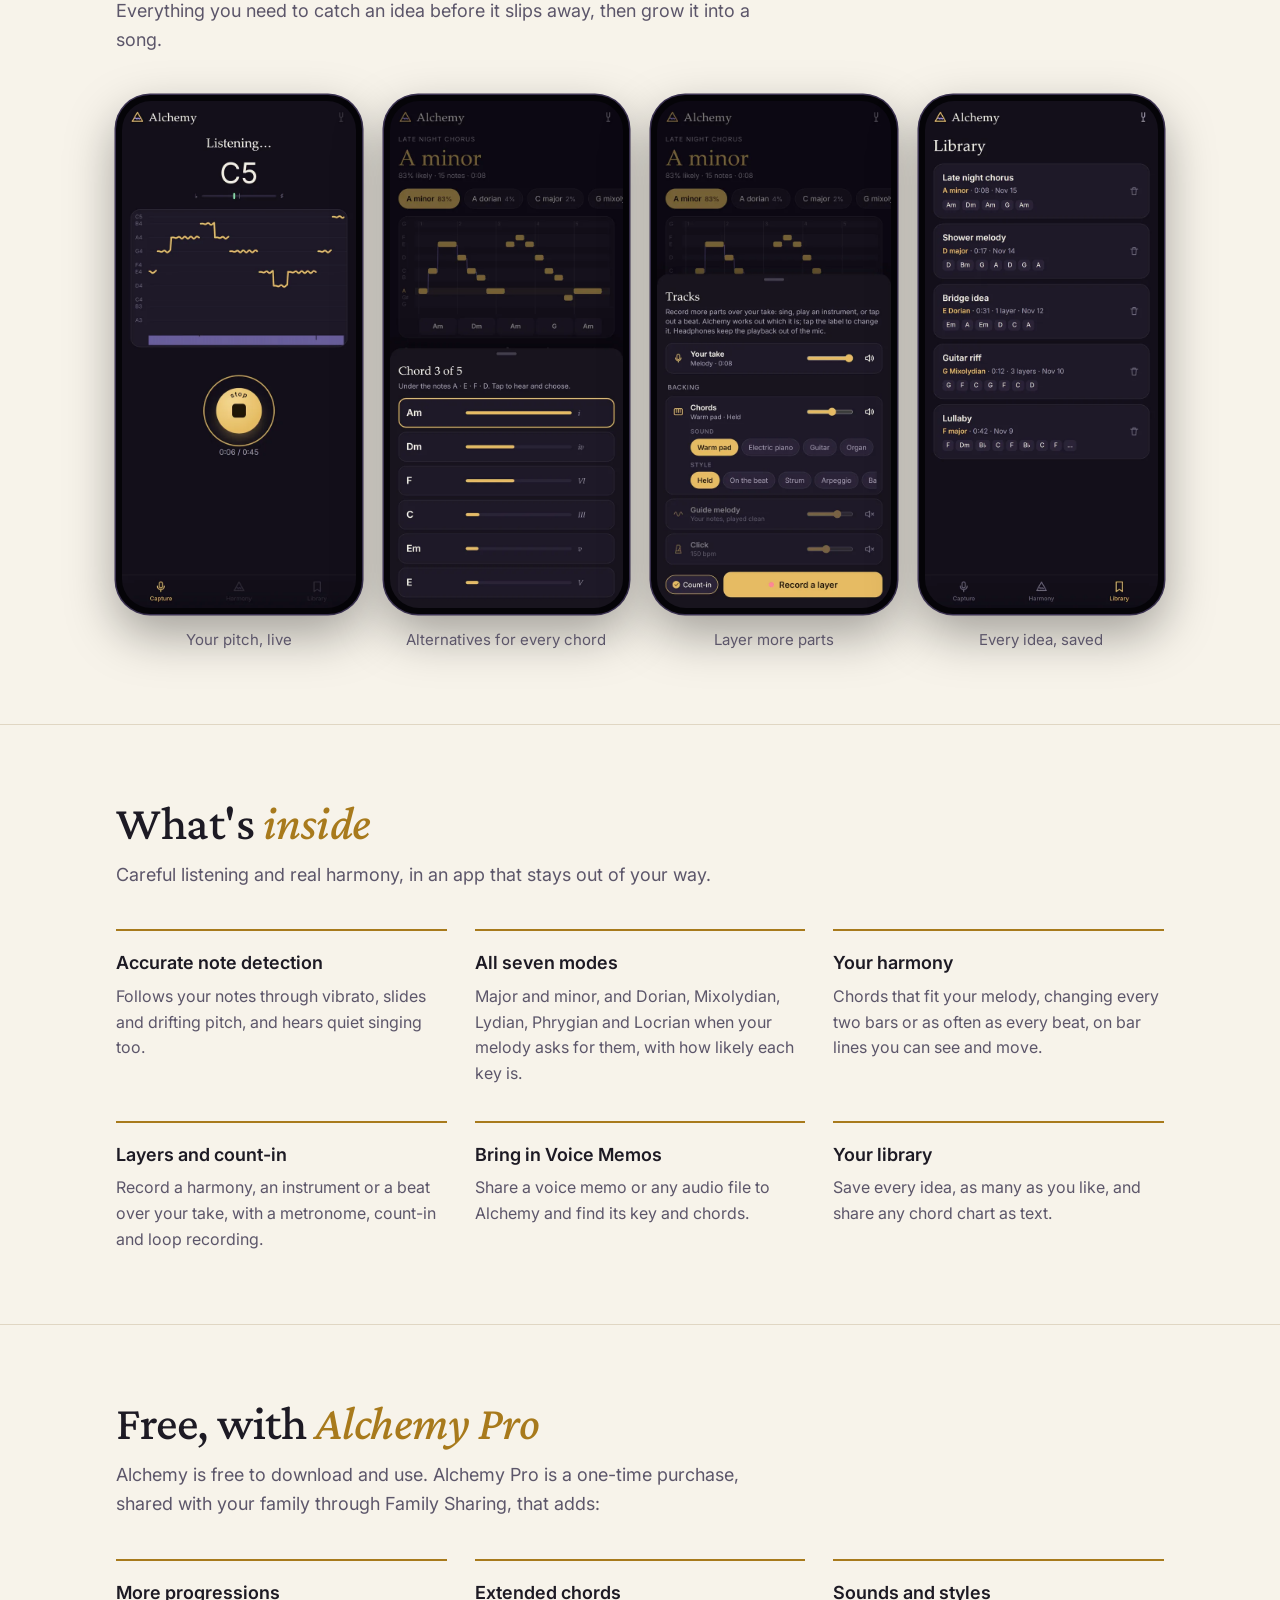
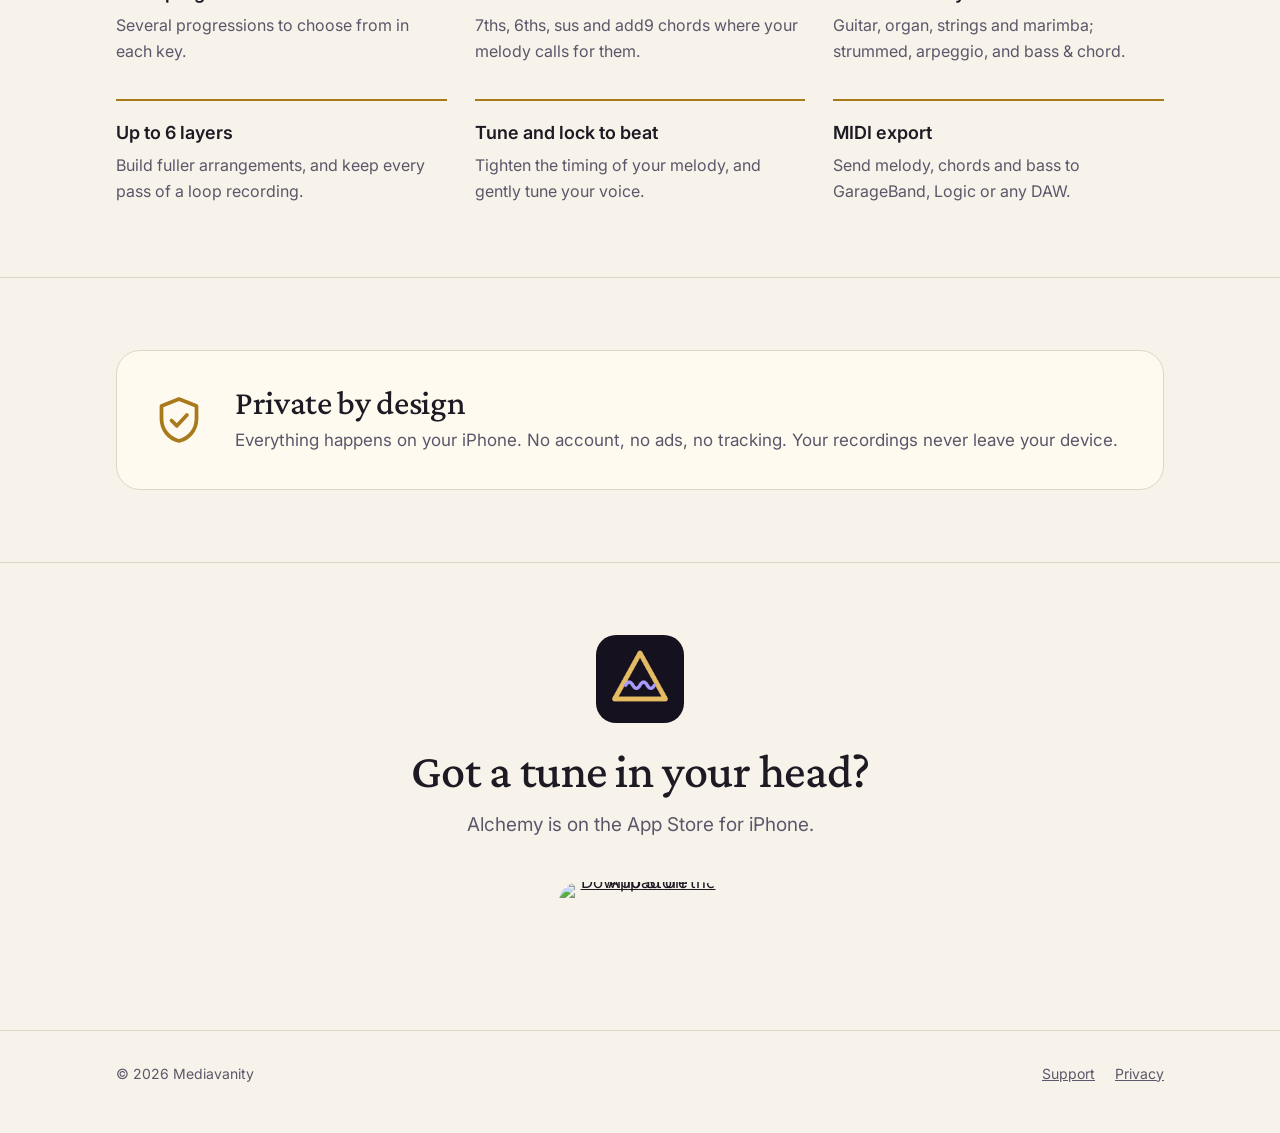
==== commit 321877ec: "Headline: Sing a melody. Find its key. Co-Authored-By: Claude Opus 5.5 <noreply@anthropic.com>" ====
--- a/index.html
+++ b/index.html
@@ -7,7 +7,7 @@
   <meta name="description" content="Sing the melody in your head and Alchemy finds the key it fits, in all seven modes, and chords to go with it. A composition tool for iPhone. No account, no ads, nothing leaves your phone.">
   <meta name="theme-color" content="#120f1a">
   <meta property="og:title" content="Alchemy: Melody to Chords">
-  <meta property="og:description" content="Sing the tune in your head. Alchemy finds the key it fits, and chords to match.">
+  <meta property="og:description" content="Sing a melody. Alchemy finds the key it fits, and chords to match.">
   <meta property="og:image" content="assets/harmony.webp">
   <link rel="icon" href="assets/icon.svg" type="image/svg+xml">
   <link rel="apple-touch-icon" href="assets/apple-touch-icon.png">
@@ -23,9 +23,9 @@
       <div class="hero-grid">
         <div>
           <p class="eyebrow">For iPhone</p>
-          <h1>Sing the tune in your head. <em>Find its key.</em></h1>
+          <h1>Sing a melody. <em>Find its key.</em></h1>
           <p class="lead">Alchemy listens to the melody you sing, finds the key it fits and the chords that go with it. A composition tool for songwriters and singers: from a hummed idea to a song you can play.</p>
-          <a class="badge" href="https://apps.apple.com/app/id6834088120"><img src="https://toolbox.marketingtools.apple.com/api/v2/badges/download-on-the-app-store/black/en-us" alt="Download on the App Store" width="180" height="60"></a>
+          <a class="badge" href="https://apps.apple.com/us/app/alchemy-melody-to-chords/id6834088120"><img src="https://toolbox.marketingtools.apple.com/api/v2/badges/download-on-the-app-store/black/en-us" alt="Download on the App Store" width="180" height="60"></a>
         </div>
         <div class="phone"><img src="assets/harmony.webp" alt="Alchemy showing a melody in A minor over five numbered bars, with the chords Am, Dm, Am, G and Am underneath it"></div>
       </div>
@@ -105,7 +105,7 @@
         <img src="assets/icon.png" alt="">
         <h2>Got a tune in your head?</h2>
         <p class="lead">Alchemy is on the App Store for iPhone.</p>
-        <a class="badge" href="https://apps.apple.com/app/id6834088120"><img src="https://toolbox.marketingtools.apple.com/api/v2/badges/download-on-the-app-store/black/en-us" alt="Download on the App Store" width="180" height="60"></a>
+        <a class="badge" href="https://apps.apple.com/us/app/alchemy-melody-to-chords/id6834088120"><img src="https://toolbox.marketingtools.apple.com/api/v2/badges/download-on-the-app-store/black/en-us" alt="Download on the App Store" width="180" height="60"></a>
       </div>
     </section>
   </main>
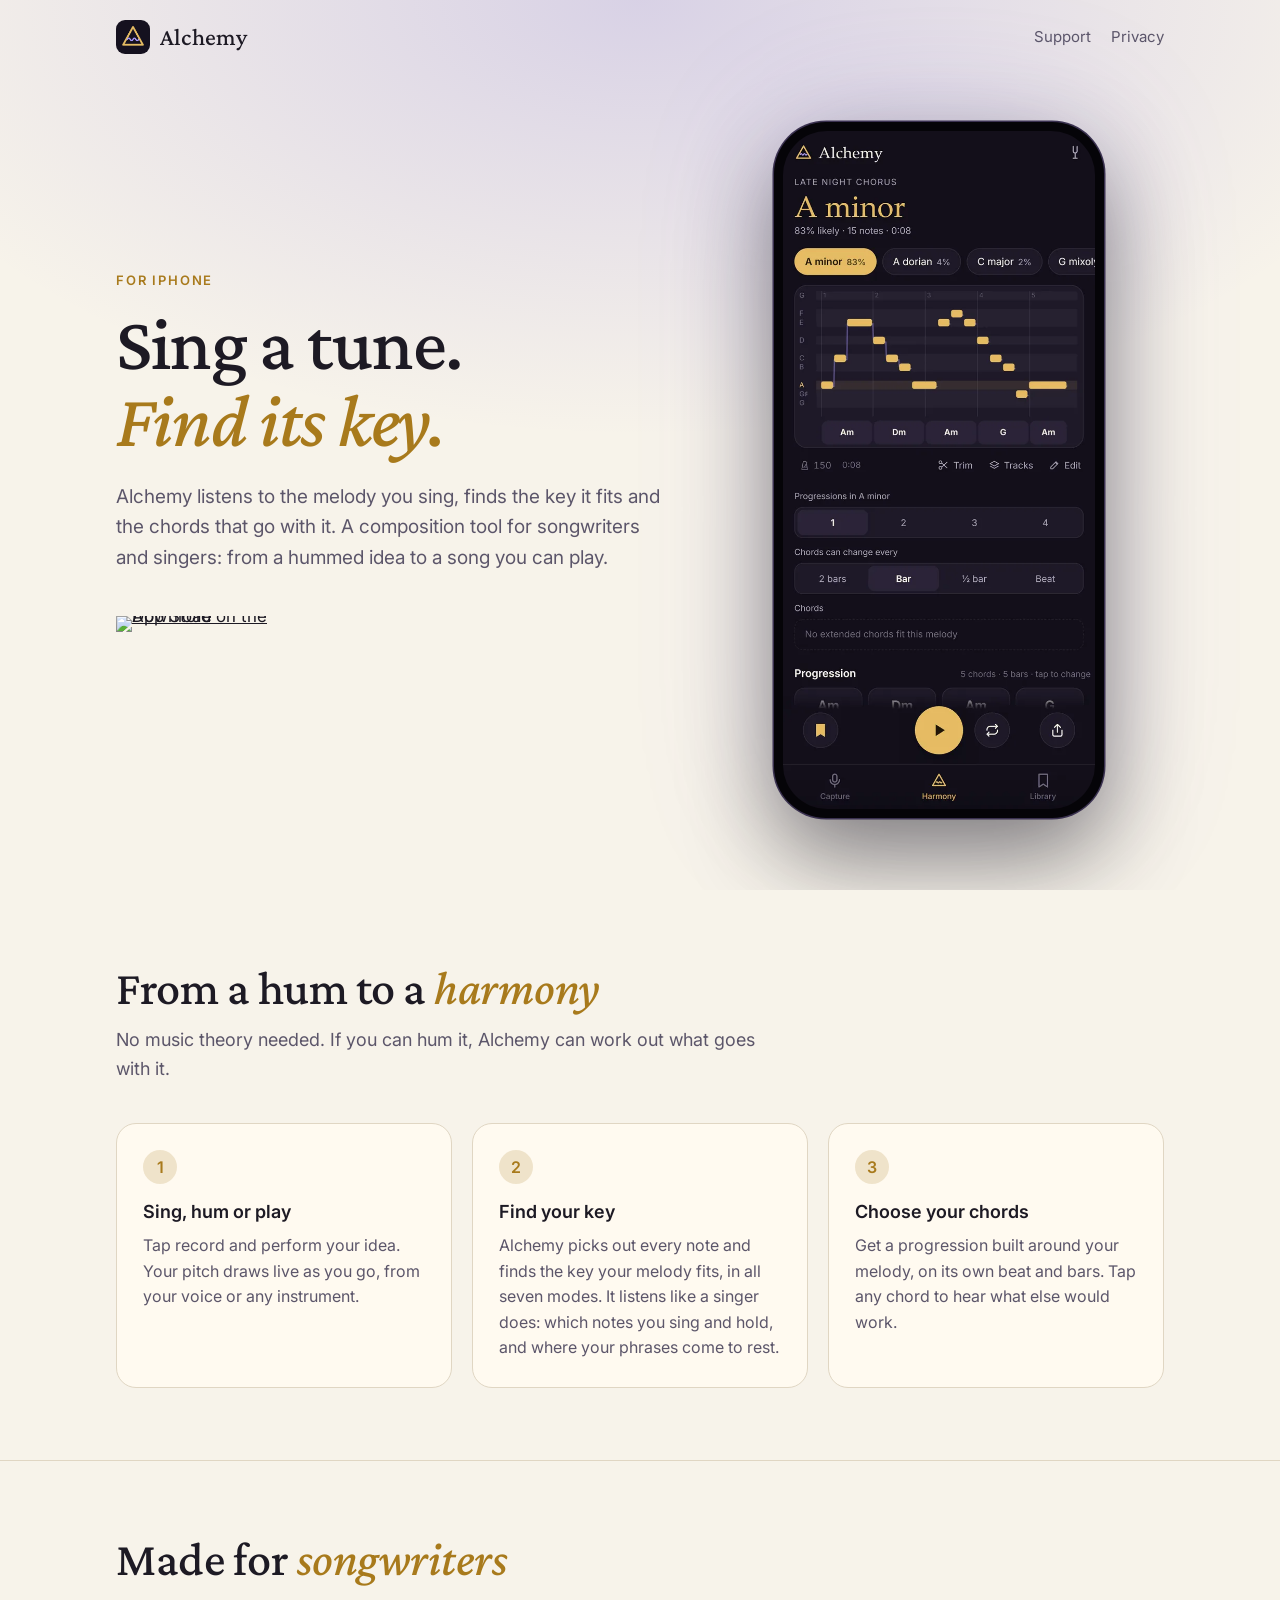
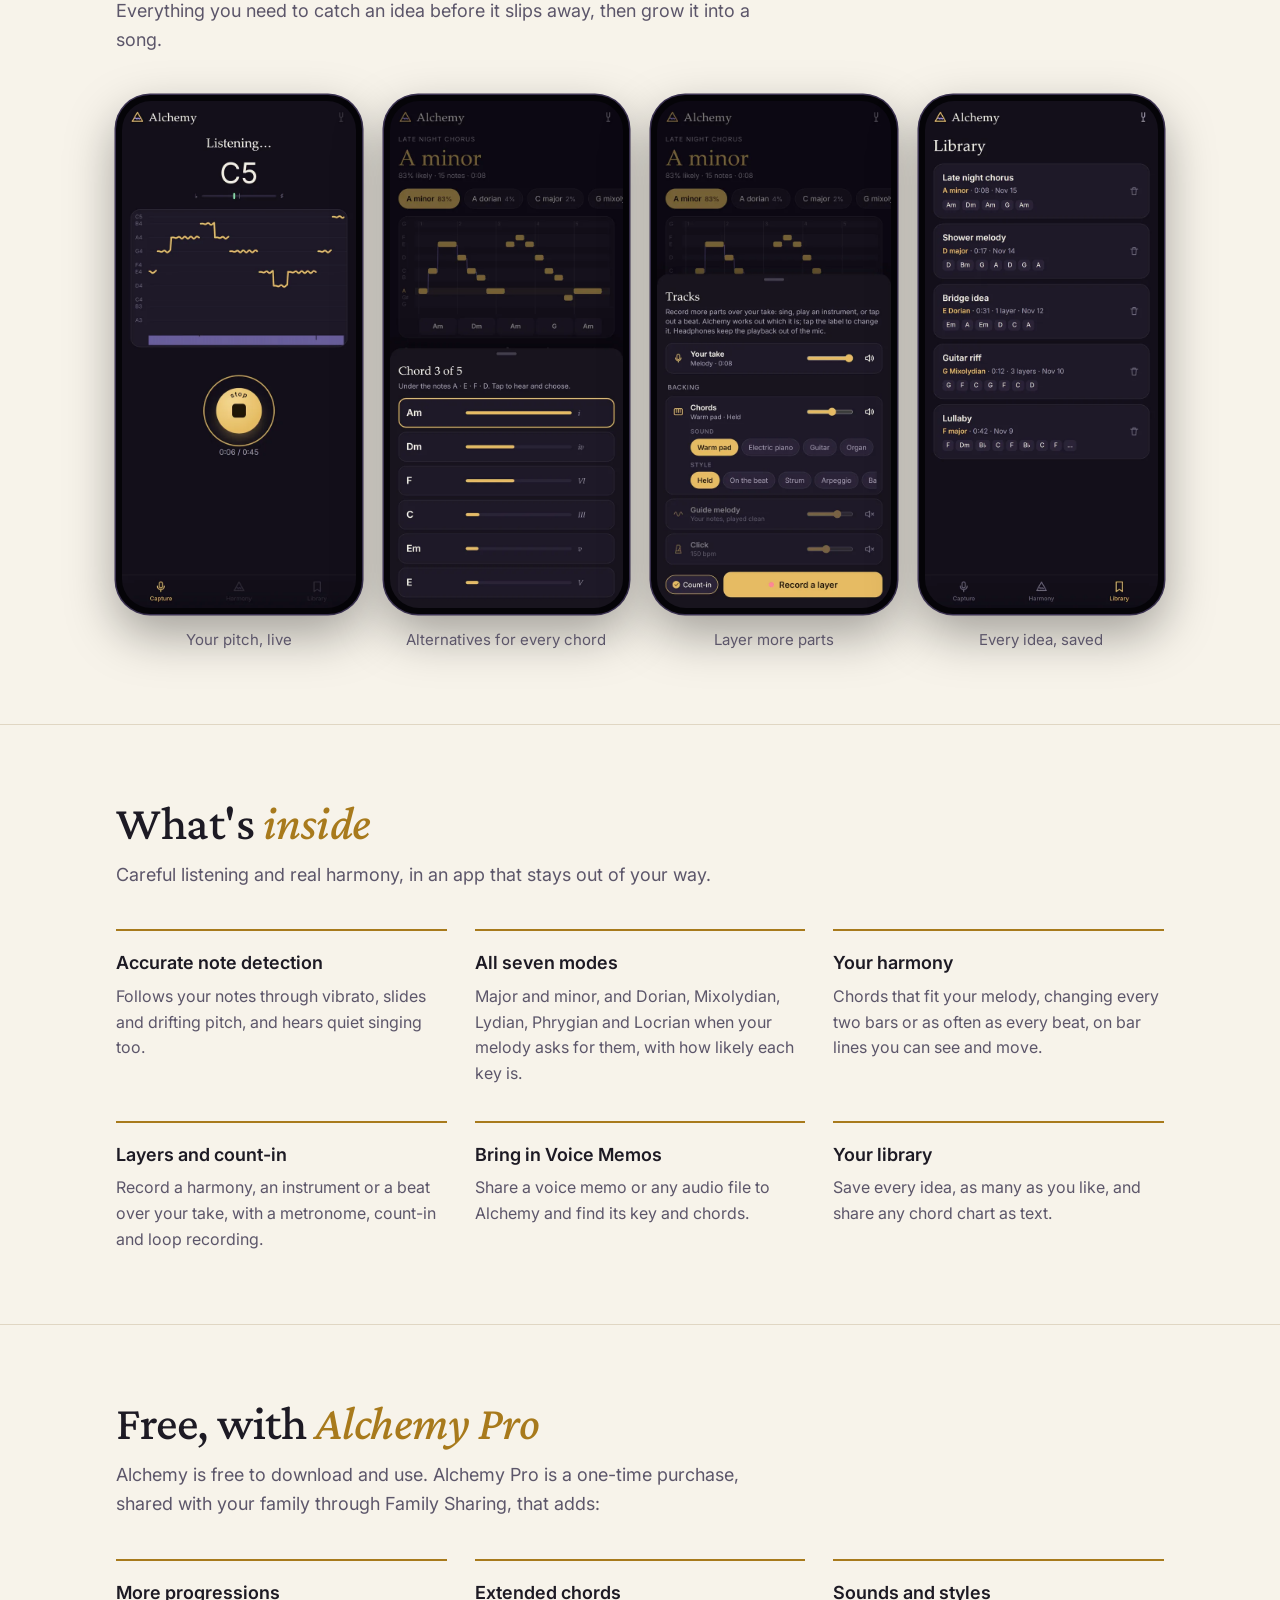
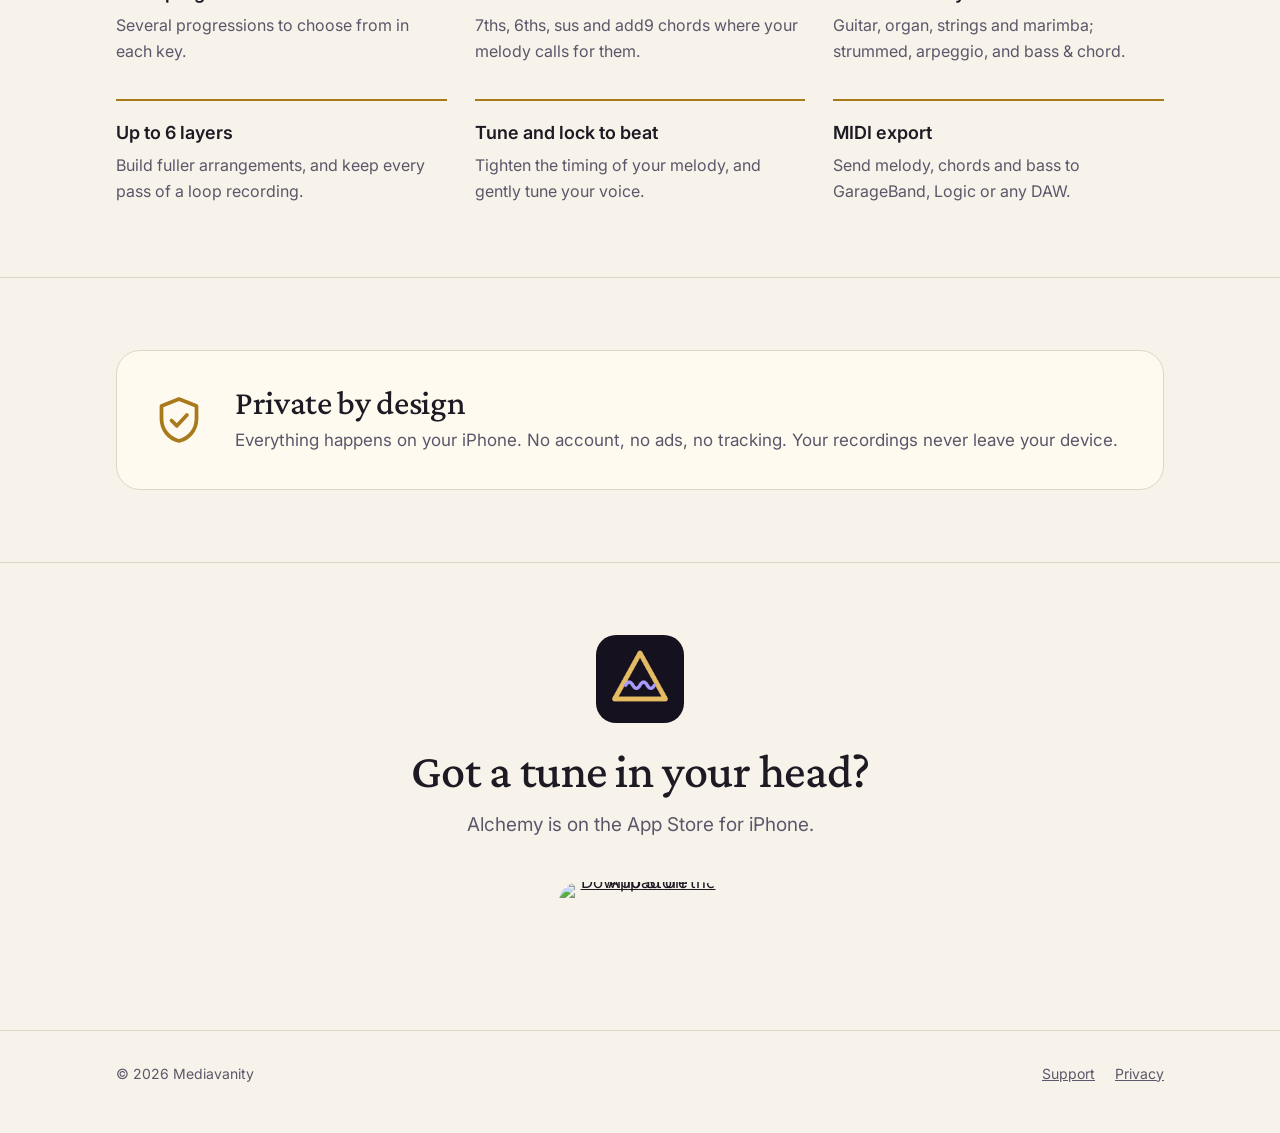
==== commit 21c6a7cf: "Headline: Sing a tune. Find its key. Co-Authored-By: Claude Opus 5.5 <noreply@anthropic.com>" ====
--- a/index.html
+++ b/index.html
@@ -7,7 +7,7 @@
   <meta name="description" content="Sing the melody in your head and Alchemy finds the key it fits, in all seven modes, and chords to go with it. A composition tool for iPhone. No account, no ads, nothing leaves your phone.">
   <meta name="theme-color" content="#120f1a">
   <meta property="og:title" content="Alchemy: Melody to Chords">
-  <meta property="og:description" content="Sing a melody. Alchemy finds the key it fits, and chords to match.">
+  <meta property="og:description" content="Sing a tune. Alchemy finds the key it fits, and chords to match.">
   <meta property="og:image" content="assets/harmony.webp">
   <link rel="icon" href="assets/icon.svg" type="image/svg+xml">
   <link rel="apple-touch-icon" href="assets/apple-touch-icon.png">
@@ -23,7 +23,7 @@
       <div class="hero-grid">
         <div>
           <p class="eyebrow">For iPhone</p>
-          <h1>Sing a melody. <em>Find its key.</em></h1>
+          <h1>Sing a tune. <em>Find its key.</em></h1>
           <p class="lead">Alchemy listens to the melody you sing, finds the key it fits and the chords that go with it. A composition tool for songwriters and singers: from a hummed idea to a song you can play.</p>
           <a class="badge" href="https://apps.apple.com/us/app/alchemy-melody-to-chords/id6834088120"><img src="https://toolbox.marketingtools.apple.com/api/v2/badges/download-on-the-app-store/black/en-us" alt="Download on the App Store" width="180" height="60"></a>
         </div>
